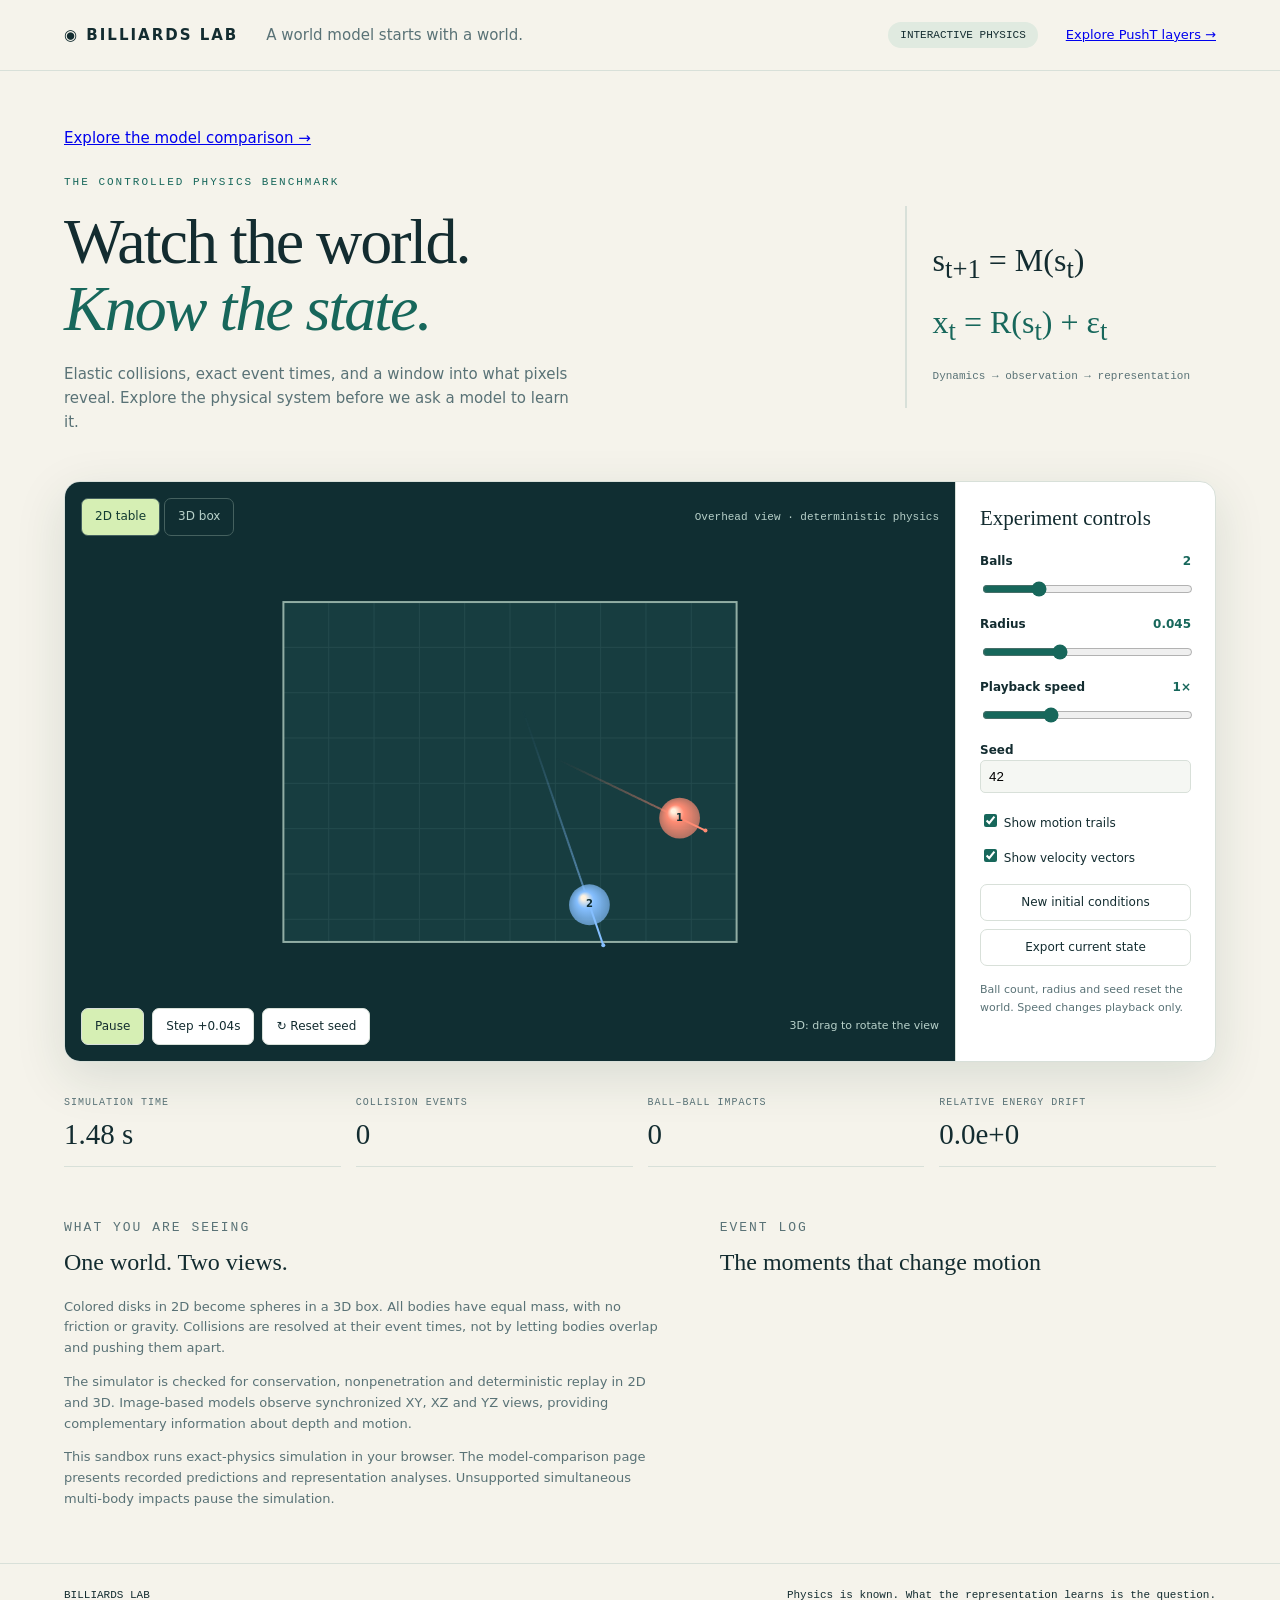
==== index.html @ 485cb8f9 "Add interactive PushT representation atlas with audited layer and mechanism results" ====
<!doctype html><html lang="en"><head><meta charset="utf-8"><meta name="viewport" content="width=device-width,initial-scale=1"><title>Billiards Lab — Physics in motion</title><link rel="stylesheet" href="style.css"></head><body>
<header><a class="brand" href="#">◉ BILLIARDS LAB</a><span class="tag">A world model starts with a world.</span><span class="badge">INTERACTIVE PHYSICS</span><a href="pusht.html" style="font-size:13px;margin-left:auto;white-space:nowrap">Explore PushT layers →</a></header>
<main><p><a href="research.html">Explore the model comparison →</a></p><div class="intro"><div><p class="eyebrow">THE CONTROLLED PHYSICS BENCHMARK</p><h1>Watch the world.<br><em>Know the state.</em></h1><p>Elastic collisions, exact event times, and a window into what pixels reveal. Explore the physical system before we ask a model to learn it.</p></div><div class="equation">s<sub>t+1</sub> = M(s<sub>t</sub>)<br><span>x<sub>t</sub> = R(s<sub>t</sub>) + ε<sub>t</sub></span><small>Dynamics → observation → representation</small></div></div>
<section class="lab"><div class="stage"><div class="toolbar"><div class="segments" role="group" aria-label="Dimension"><button id="two" class="active">2D table</button><button id="three">3D box</button></div><span id="mode">Overhead view · deterministic physics</span></div><canvas id="canvas" aria-label="Animated billiard simulation"></canvas><div class="transport"><button id="play">Pause</button><button id="step">Step +0.04s</button><button id="reset">↻ Reset seed</button><span id="hint">3D: drag to rotate the view</span></div><p id="error" role="alert"></p></div>
<aside><h2>Experiment controls</h2><label>Balls <output id="nval">2</output><input id="n" type="range" min="1" max="5" value="2"></label><label>Radius <output id="rval">0.045</output><input id="r" type="range" min="20" max="90" value="45"></label><label>Playback speed <output id="speedval">1×</output><input id="speed" type="range" min="1" max="30" value="10"></label><label>Seed<input id="seed" type="number" min="0" max="4294967295" value="42"></label><label class="check"><input id="trails" type="checkbox" checked> Show motion trails</label><label class="check"><input id="arrows" type="checkbox" checked> Show velocity vectors</label><button id="random">New initial conditions</button><button id="download">Export current state</button><p class="note">Ball count, radius and seed reset the world. Speed changes playback only.</p></aside></section>
<section class="stats"><div><span>SIMULATION TIME</span><strong id="time">0.00 s</strong></div><div><span>COLLISION EVENTS</span><strong id="count">0</strong></div><div><span>BALL–BALL IMPACTS</span><strong id="pairs">0</strong></div><div><span>RELATIVE ENERGY DRIFT</span><strong id="energy">0</strong></div></section>
<section class="lower"><article><p class="eyebrow">WHAT YOU ARE SEEING</p><h2>One world. Two views.</h2><p>Colored disks in 2D become spheres in a 3D box. All bodies have equal mass, with no friction or gravity. Collisions are resolved at their event times, not by letting bodies overlap and pushing them apart.</p><p>The simulator is checked for conservation, nonpenetration and deterministic replay in 2D and 3D. Image-based models observe synchronized XY, XZ and YZ views, providing complementary information about depth and motion.</p><p>This sandbox runs exact-physics simulation in your browser. The model-comparison page presents recorded predictions and representation analyses. Unsupported simultaneous multi-body impacts pause the simulation.</p></article><article><p class="eyebrow">EVENT LOG</p><h2>The moments that change motion</h2><ol id="events"><li>Waiting for the first collision…</li></ol></article></section></main><footer>BILLIARDS LAB <span>Physics is known. What the representation learns is the question.</span></footer><script type="module" src="app.mjs"></script></body></html>
---- style.css ----
:root{--ink:#132c30;--muted:#597276;--paper:#f5f3eb;--green:#17675b;--line:#d8e0d9}*{box-sizing:border-box}body{margin:0;background:var(--paper);color:var(--ink);font:15px/1.6 system-ui,sans-serif}header{display:flex;gap:28px;align-items:center;padding:22px 5vw;border-bottom:1px solid var(--line)}.brand{font-weight:800;letter-spacing:2px;color:var(--ink);text-decoration:none}.tag{color:var(--muted);flex:1}.badge{font:11px monospace;background:#e0eae0;padding:7px 12px;border-radius:20px}main{max-width:1300px;margin:auto;padding:40px 5vw}.intro{display:flex;justify-content:space-between;gap:60px;align-items:center;margin-bottom:32px}.intro>div:first-child{max-width:590px}.eyebrow{font:11px monospace;letter-spacing:2px;color:var(--green)}h1{font:clamp(40px,5vw,67px)/1.05 Georgia,serif;letter-spacing:-2px;margin:20px 0}h1 em{font-weight:normal;color:var(--green)}.intro p:not(.eyebrow){color:var(--muted);max-width:510px}.equation{font:32px Georgia,serif;line-height:1.8;padding:26px;border-left:2px solid var(--line)}.equation span{color:var(--green)}.equation small{display:block;font:11px monospace;margin-top:15px;color:var(--muted)}.lab{display:grid;grid-template-columns:1fr 260px;border:1px solid var(--line);border-radius:16px;overflow:hidden;background:white;box-shadow:0 15px 50px #183c3020}.stage{min-width:0;background:#102e32;color:#eff4e7}.toolbar{display:flex;align-items:center;justify-content:space-between;padding:16px;gap:12px}.toolbar>span{font:11px monospace;color:#b7d0c9}.segments{display:flex;gap:4px}.segments button{background:transparent;color:#b7d0c9;border-color:#45615f}.segments .active{background:#d6efb4;color:#133b32}button{font:inherit;font-size:12px;cursor:pointer;border:1px solid var(--line);border-radius:7px;padding:8px 13px;background:white;color:var(--ink)}button:hover{filter:brightness(.92)}button:focus-visible,input:focus-visible{outline:3px solid #edb84e;outline-offset:3px}canvas{width:100%;height:440px;display:block;touch-action:none}.transport{display:flex;gap:8px;align-items:center;padding:16px}.transport span{font-size:11px;color:#b7d0c9;margin-left:auto}.transport button:first-child{background:#d6efb4}aside{padding:24px;border-left:1px solid var(--line)}h2{font:24px/1.2 Georgia,serif;margin:0 0 20px}aside h2{font-size:21px}label{display:block;margin:18px 0;font-size:12px;font-weight:600}output{float:right;color:var(--green)}input[type=range]{width:100%;accent-color:var(--green);display:block;margin-top:10px}input[type=number]{display:block;width:100%;padding:8px;border:1px solid var(--line);border-radius:5px;background:#f5f7f3}label.check{font-weight:400;margin:12px 0}.check input{accent-color:var(--green)}aside button{width:100%;margin:4px 0}.note{font-size:11px;color:var(--muted)}.stats{display:grid;grid-template-columns:repeat(4,1fr);gap:15px;margin:20px 0 40px}.stats div{border-bottom:1px solid var(--line);padding:15px 0}.stats span{font:10px monospace;letter-spacing:1px;color:var(--muted);display:block}.stats strong{display:block;font:29px Georgia,serif;margin-top:10px}.lower{display:grid;grid-template-columns:1.2fr 1fr;gap:60px}.lower p{color:var(--muted);font-size:13px}ol{padding-left:20px;font:12px/2 monospace;color:var(--muted)}footer{border-top:1px solid var(--line);padding:25px 5vw;font:11px monospace;display:flex;justify-content:space-between}#error{color:#ffd0b0;margin:0 16px}@media(max-width:850px){.intro{gap:20px}.equation{display:none}.lab{grid-template-columns:1fr}aside{border-left:0;border-top:1px solid var(--line)}canvas{height:340px}.stats{grid-template-columns:repeat(2,1fr)}.lower{grid-template-columns:1fr;gap:25px}.tag{display:none}.toolbar>span{display:none}.transport{flex-wrap:wrap}.transport span{width:100%;margin:0}header{justify-content:space-between}.badge{font-size:9px}footer span{display:none}}

/* Saved screening diagnostics. */
#diagnostics{margin:32px 0 48px;padding:24px;border:1px solid var(--line);border-radius:16px;background:#eaf0e8}#diagnostics h2{margin-bottom:12px}#diagnostics h3{font:22px/1.3 Georgia,serif;margin:0 0 12px}#diagnostics h4{margin-bottom:10px}#diagnostics p{font-size:14px}.diag-grid{display:grid;grid-template-columns:repeat(2,minmax(0,1fr));gap:20px}.diag-card{background:#fffdf8;padding:22px;border-radius:12px;min-width:0}.diag-card svg{display:block;width:100%;max-width:360px;margin:auto;font:13px system-ui}.diag-card img{width:100%;image-rendering:pixelated;border:1px solid var(--line)}.diag-bar-label{display:flex;justify-content:space-between;gap:12px;font-size:12px;margin-top:10px}.diag-bar-label strong{white-space:nowrap}.diag-track,.diag-valid-track{height:10px;background:#e4e8e2;border-radius:3px;overflow:hidden;margin:5px 0 12px}.diag-track span,.diag-valid-track span{display:block;height:100%}.diag-track .predicted{background:#b44e33}.diag-track .true_future_probe{background:#427e91}.diag-valid-track{background:#b44e33}.diag-valid-track span{background:#397764}.diag-error-group{padding:10px;border:1px solid transparent;border-radius:7px}.diag-error-group.selected{border-color:#789189;background:#eef3ed}.diag-takeaway{border-left:4px solid var(--green);padding:12px 18px;background:white}#diagnostics code{overflow-wrap:anywhere}#diag-trajectory-note{overflow-wrap:anywhere}#diagnostics .note{font-size:12px}@media(max-width:800px){.diag-grid{grid-template-columns:1fr}#diagnostics{padding:16px}.diag-card{padding:16px}}

/* Navigation between the two research views. */
header{flex-wrap:wrap}
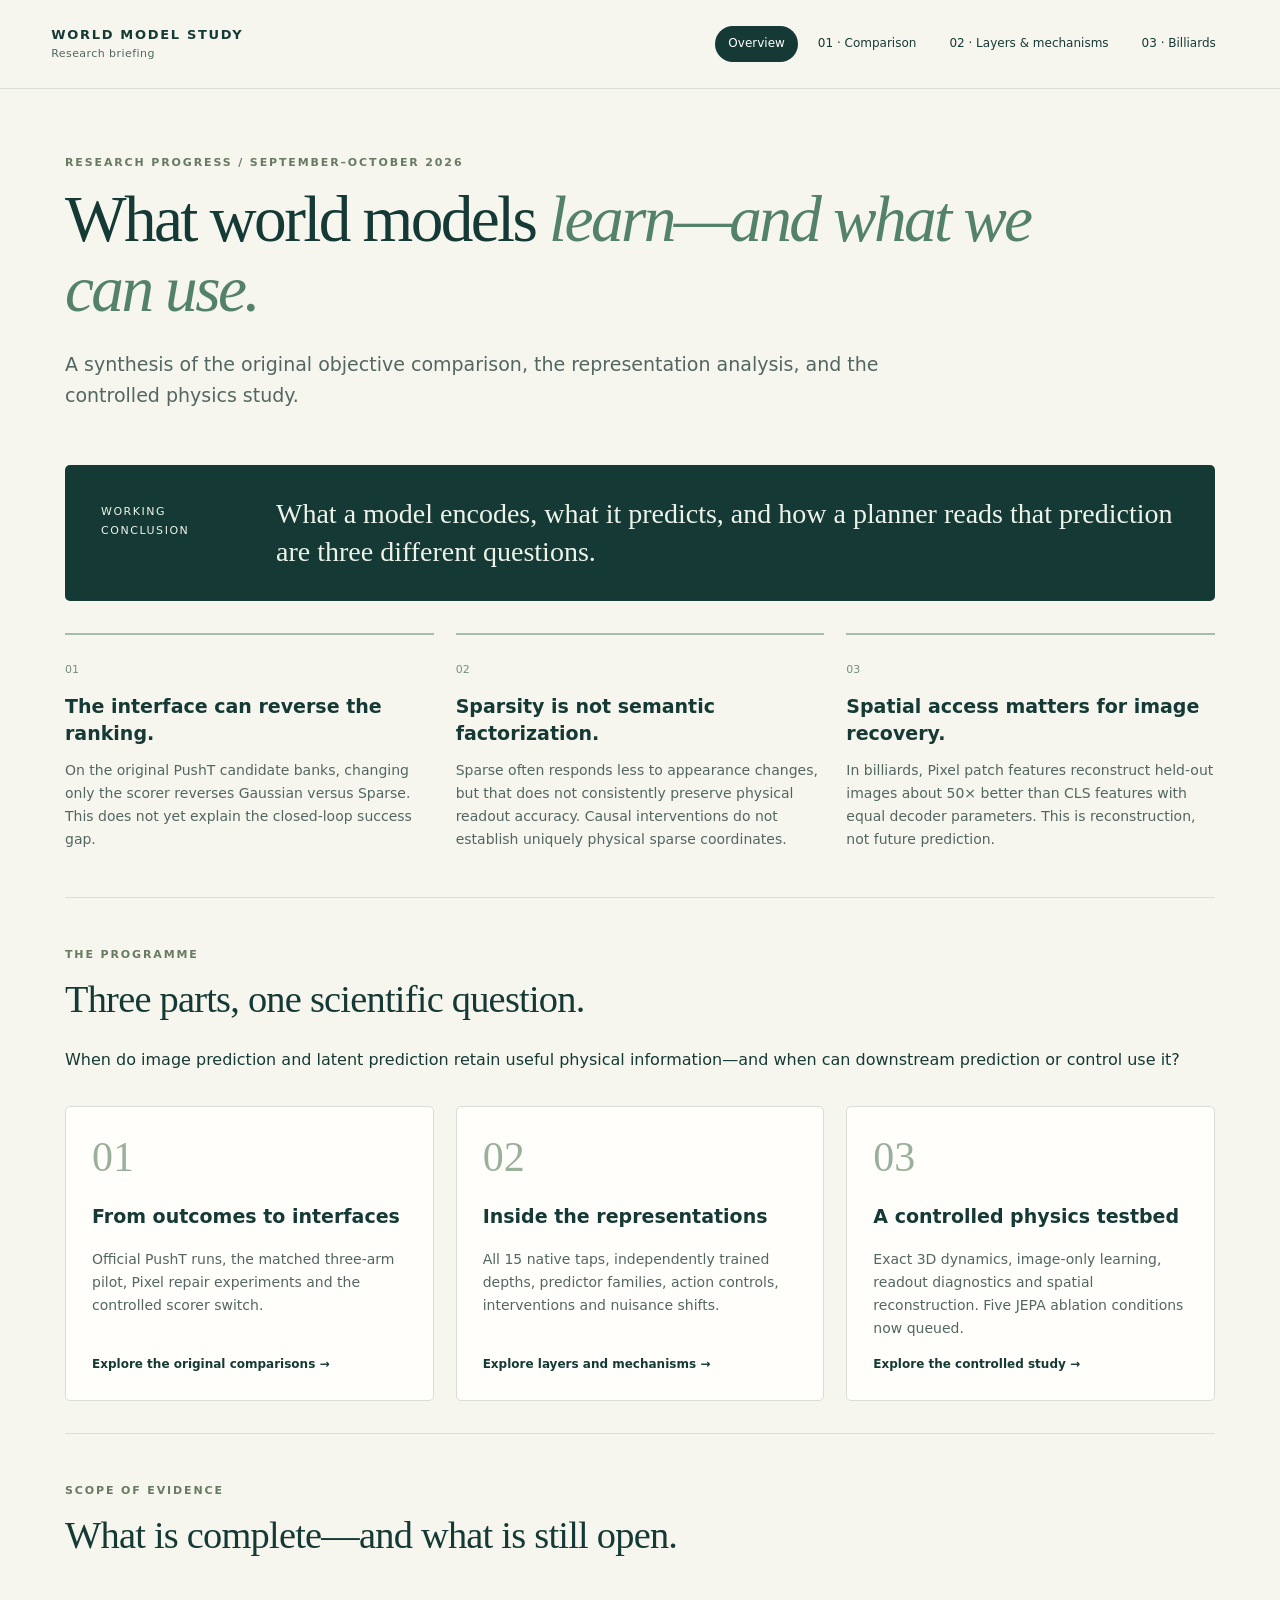
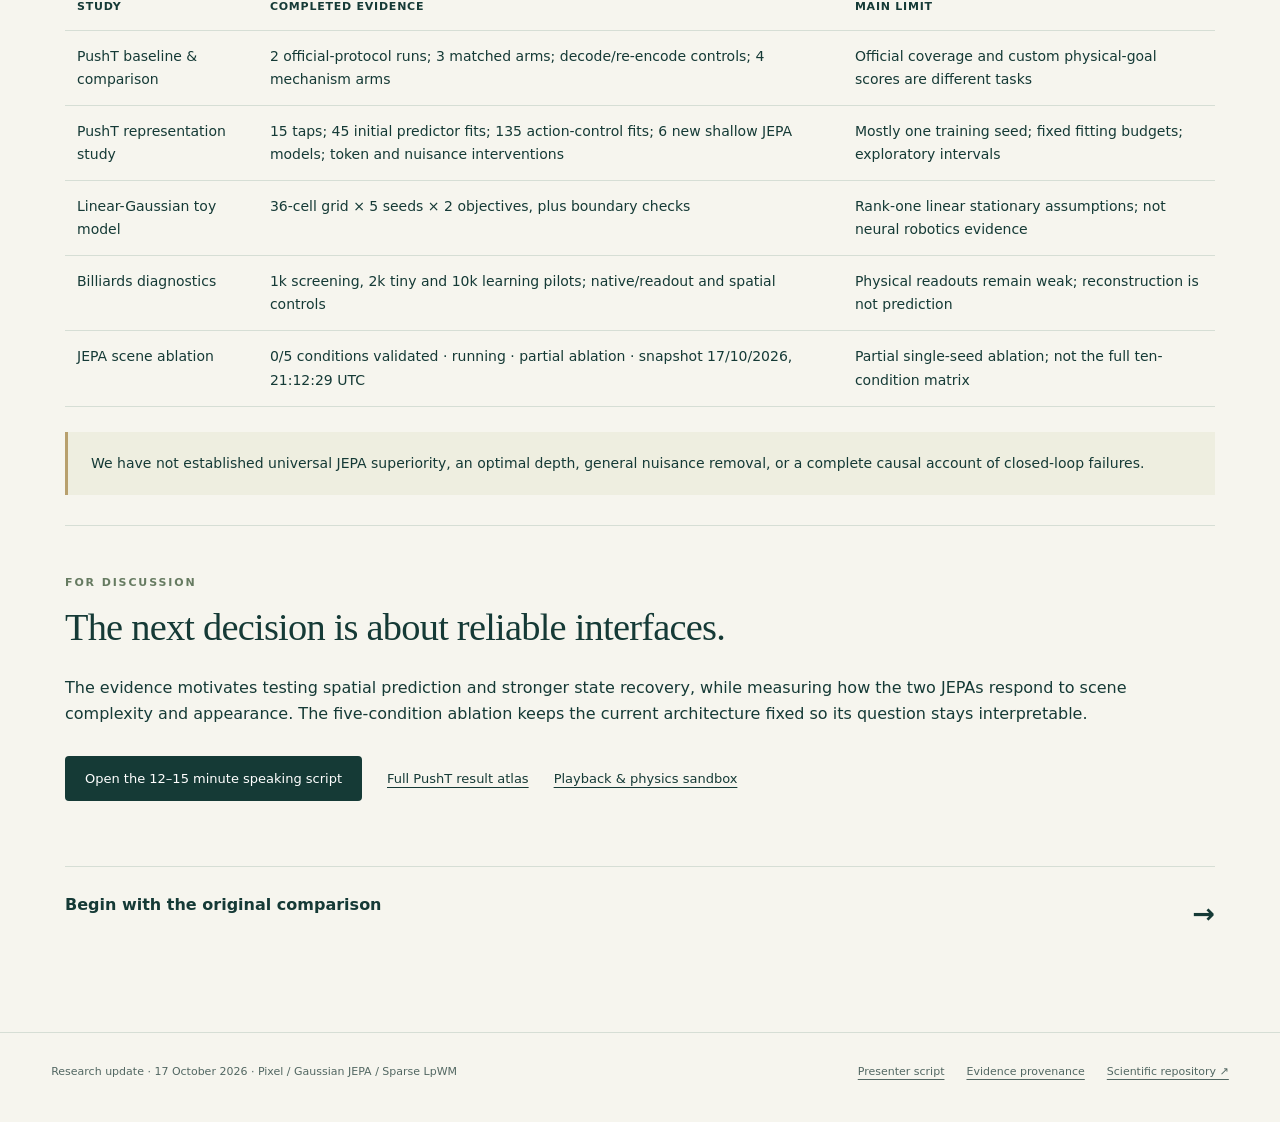
==== commit 0a17ccd6: "Publish four-part research briefing with evidence and Gordon script" ====
--- a/index.html
+++ b/index.html
@@ -1,7 +1 @@
-<!doctype html><html lang="en"><head><meta charset="utf-8"><meta name="viewport" content="width=device-width,initial-scale=1"><title>Billiards Lab — Physics in motion</title><link rel="stylesheet" href="style.css"></head><body>
-<header><a class="brand" href="#">◉ BILLIARDS LAB</a><span class="tag">A world model starts with a world.</span><span class="badge">INTERACTIVE PHYSICS</span><a href="pusht.html" style="font-size:13px;margin-left:auto;white-space:nowrap">Explore PushT layers →</a></header>
-<main><p><a href="research.html">Explore the model comparison →</a></p><div class="intro"><div><p class="eyebrow">THE CONTROLLED PHYSICS BENCHMARK</p><h1>Watch the world.<br><em>Know the state.</em></h1><p>Elastic collisions, exact event times, and a window into what pixels reveal. Explore the physical system before we ask a model to learn it.</p></div><div class="equation">s<sub>t+1</sub> = M(s<sub>t</sub>)<br><span>x<sub>t</sub> = R(s<sub>t</sub>) + ε<sub>t</sub></span><small>Dynamics → observation → representation</small></div></div>
-<section class="lab"><div class="stage"><div class="toolbar"><div class="segments" role="group" aria-label="Dimension"><button id="two" class="active">2D table</button><button id="three">3D box</button></div><span id="mode">Overhead view · deterministic physics</span></div><canvas id="canvas" aria-label="Animated billiard simulation"></canvas><div class="transport"><button id="play">Pause</button><button id="step">Step +0.04s</button><button id="reset">↻ Reset seed</button><span id="hint">3D: drag to rotate the view</span></div><p id="error" role="alert"></p></div>
-<aside><h2>Experiment controls</h2><label>Balls <output id="nval">2</output><input id="n" type="range" min="1" max="5" value="2"></label><label>Radius <output id="rval">0.045</output><input id="r" type="range" min="20" max="90" value="45"></label><label>Playback speed <output id="speedval">1×</output><input id="speed" type="range" min="1" max="30" value="10"></label><label>Seed<input id="seed" type="number" min="0" max="4294967295" value="42"></label><label class="check"><input id="trails" type="checkbox" checked> Show motion trails</label><label class="check"><input id="arrows" type="checkbox" checked> Show velocity vectors</label><button id="random">New initial conditions</button><button id="download">Export current state</button><p class="note">Ball count, radius and seed reset the world. Speed changes playback only.</p></aside></section>
-<section class="stats"><div><span>SIMULATION TIME</span><strong id="time">0.00 s</strong></div><div><span>COLLISION EVENTS</span><strong id="count">0</strong></div><div><span>BALL–BALL IMPACTS</span><strong id="pairs">0</strong></div><div><span>RELATIVE ENERGY DRIFT</span><strong id="energy">0</strong></div></section>
-<section class="lower"><article><p class="eyebrow">WHAT YOU ARE SEEING</p><h2>One world. Two views.</h2><p>Colored disks in 2D become spheres in a 3D box. All bodies have equal mass, with no friction or gravity. Collisions are resolved at their event times, not by letting bodies overlap and pushing them apart.</p><p>The simulator is checked for conservation, nonpenetration and deterministic replay in 2D and 3D. Image-based models observe synchronized XY, XZ and YZ views, providing complementary information about depth and motion.</p><p>This sandbox runs exact-physics simulation in your browser. The model-comparison page presents recorded predictions and representation analyses. Unsupported simultaneous multi-body impacts pause the simulation.</p></article><article><p class="eyebrow">EVENT LOG</p><h2>The moments that change motion</h2><ol id="events"><li>Waiting for the first collision…</li></ol></article></section></main><footer>BILLIARDS LAB <span>Physics is known. What the representation learns is the question.</span></footer><script type="module" src="app.mjs"></script></body></html>
+<!doctype html><html lang="en"><head><meta charset="utf-8"><meta name="viewport" content="width=device-width,initial-scale=1"><title>What world models learn—and what we can use. · World Models</title><link rel="stylesheet" href="review.css"></head><body data-page="index"><a class="skip" href="#main">Skip to content</a><header><a class="wordmark" href="index.html">WORLD MODEL STUDY<span>Research briefing</span></a><nav aria-label="Research chapters"><a data-page="index" href="index.html">Overview</a><a data-page="comparison" href="comparison.html">01 · Comparison</a><a data-page="layers" href="layers.html">02 · Layers & mechanisms</a><a data-page="billiards" href="billiards.html">03 · Billiards</a></nav></header><main id="main"><div class="hero"><p class="eyebrow">Research progress / September–October 2026</p><h1>What world models <em>learn—and what we can use.</em></h1><p class="lead">A synthesis of the original objective comparison, the representation analysis, and the controlled physics study.</p></div><div class="thesis"><span>Working conclusion</span><p>What a model encodes, what it predicts, and how a planner reads that prediction are three different questions.</p></div><div class="findings"><article class="finding"><span>01</span><h3>The interface can reverse the ranking.</h3><p>On the original PushT candidate banks, changing only the scorer reverses Gaussian versus Sparse. This does not yet explain the closed-loop success gap.</p></article><article class="finding"><span>02</span><h3>Sparsity is not semantic factorization.</h3><p>Sparse often responds less to appearance changes, but that does not consistently preserve physical readout accuracy. Causal interventions do not establish uniquely physical sparse coordinates.</p></article><article class="finding"><span>03</span><h3>Spatial access matters for image recovery.</h3><p>In billiards, Pixel patch features reconstruct held-out images about 50× better than CLS features with equal decoder parameters. This is reconstruction, not future prediction.</p></article></div><section class="chapter-section"><p class="eyebrow">The programme</p><h2>Three parts, one scientific question.</h2><p>When do image prediction and latent prediction retain useful physical information—and when can downstream prediction or control use it?</p><div class="chapter-grid"><a class="chapter-card" href="comparison.html"><b>01</b><h3>From outcomes to interfaces</h3><p>Official PushT runs, the matched three-arm pilot, Pixel repair experiments and the controlled scorer switch.</p><span>Explore the original comparisons →</span></a><a class="chapter-card" href="layers.html"><b>02</b><h3>Inside the representations</h3><p>All 15 native taps, independently trained depths, predictor families, action controls, interventions and nuisance shifts.</p><span>Explore layers and mechanisms →</span></a><a class="chapter-card" href="billiards.html"><b>03</b><h3>A controlled physics testbed</h3><p>Exact 3D dynamics, image-only learning, readout diagnostics and spatial reconstruction. Five JEPA ablation conditions now queued.</p><span>Explore the controlled study →</span></a></div></section><section class="chapter-section"><p class="eyebrow">Scope of evidence</p><h2>What is complete—and what is still open.</h2><div class="table-wrap"><table><thead><tr><th>Study</th><th>Completed evidence</th><th>Main limit</th></tr></thead><tbody><tr><td>PushT baseline & comparison</td><td>2 official-protocol runs; 3 matched arms; decode/re-encode controls; 4 mechanism arms</td><td>Official coverage and custom physical-goal scores are different tasks</td></tr><tr><td>PushT representation study</td><td>15 taps; 45 initial predictor fits; 135 action-control fits; 6 new shallow JEPA models; token and nuisance interventions</td><td>Mostly one training seed; fixed fitting budgets; exploratory intervals</td></tr><tr><td>Linear-Gaussian toy model</td><td>36-cell grid × 5 seeds × 2 objectives, plus boundary checks</td><td>Rank-one linear stationary assumptions; not neural robotics evidence</td></tr><tr><td>Billiards diagnostics</td><td>1k screening, 2k tiny and 10k learning pilots; native/readout and spatial controls</td><td>Physical readouts remain weak; reconstruction is not prediction</td></tr><tr><td>JEPA scene ablation</td><td id="cover-run">Five conditions × two objectives × 10k updates; results pending</td><td>Partial single-seed ablation; not the full ten-condition matrix</td></tr></tbody></table></div><p class="boundary">We have not established universal JEPA superiority, an optimal depth, general nuisance removal, or a complete causal account of closed-loop failures.</p></section><section class="chapter-section"><p class="eyebrow">For discussion</p><h2>The next decision is about reliable interfaces.</h2><p>The evidence motivates testing spatial prediction and stronger state recovery, while measuring how the two JEPAs respond to scene complexity and appearance. The five-condition ablation keeps the current architecture fixed so its question stays interpretable.</p><div class="actions"><a class="button" href="speaker-notes.html">Open the 12–15 minute speaking script</a><a href="pusht.html">Full PushT result atlas</a><a href="research.html">Playback & physics sandbox</a></div></section><a class="next" href="comparison.html">Begin with the original comparison <span>→</span></a></main><footer><p>Research update · 17 October 2026 · Pixel / Gaussian JEPA / Sparse LpWM</p><a href="speaker-notes.html">Presenter script</a><a href="review-data/provenance.json">Evidence provenance</a><a href="https://github.com/henry550xz/jepa-worldmodel-comparison">Scientific repository ↗</a></footer><script type="module" src="review.mjs"></script></body></html>
--- a/review.css
+++ b/review.css
@@ -0,0 +1,2 @@
+:root{--paper:#f6f5ee;--ink:#153a36;--muted:#526762;--line:#d6ded5;--pixel:#bd674c;--gaussian:#347f9e;--sparse:#579b75;--card:#fffefa}*{box-sizing:border-box}body{margin:0;background:var(--paper);color:var(--ink);font:16px/1.65 system-ui,-apple-system,BlinkMacSystemFont,"Segoe UI",sans-serif}a{color:inherit;text-underline-offset:4px}header{display:flex;gap:25px;align-items:center;justify-content:space-between;padding:24px max(4vw,20px);border-bottom:1px solid var(--line)}.wordmark{font-size:13px;letter-spacing:.13em;font-weight:800;text-decoration:none}.wordmark span{display:block;font-weight:400;font-size:11px;letter-spacing:.04em;color:var(--muted)}nav{display:flex;gap:7px;flex-wrap:wrap}nav a{font-size:12px;text-decoration:none;border-radius:30px;padding:8px 13px}nav a[aria-current=page]{background:var(--ink);color:white}main{max-width:1220px;margin:auto;padding:0 35px 70px}.hero{padding:65px 0 35px;max-width:1040px}.eyebrow{font-size:11px;font-weight:750;letter-spacing:.17em;text-transform:uppercase;color:#667b61;margin-bottom:12px}h1,h2,h3,p{margin-top:0}h1{font:500 clamp(37px,5.1vw,69px)/1.08 Georgia,serif;letter-spacing:-.04em;margin-bottom:24px}h1 em{font-weight:400;color:#54816a}h2{font:500 clamp(28px,3vw,39px)/1.2 Georgia,serif;letter-spacing:-.02em;margin-bottom:25px}h3{font-size:19px;line-height:1.4}.lead{font-size:19px;color:var(--muted);max-width:820px}.thesis{background:var(--ink);color:#edf3e8;padding:30px 36px;border-radius:5px;display:grid;grid-template-columns:155px 1fr;gap:20px}.thesis span{font-size:11px;text-transform:uppercase;letter-spacing:.14em;padding-top:8px}.thesis p{font:28px/1.35 Georgia,serif;margin:0}.findings,.chapter-grid{display:grid;grid-template-columns:repeat(3,1fr);gap:22px;margin:32px 0}.finding{border-top:2px solid #a7bdab;padding-top:20px}.finding>span{font-size:11px;color:#73927c}.finding h3{margin:12px 0}.finding p{font-size:14px;color:var(--muted)}.chapter-section{padding-top:48px;margin-top:30px;border-top:1px solid var(--line)}.chapter-card{display:flex;flex-direction:column;text-decoration:none;padding:26px;border:1px solid var(--line);background:var(--card);border-radius:5px;transition:transform .15s}.chapter-card:hover{transform:translateY(-4px);border-color:#85a68c}.chapter-card b{font:42px Georgia,serif;color:#9ab09b;margin-bottom:22px}.chapter-card p{font-size:14px;color:var(--muted)}.chapter-card span{font-size:12px;font-weight:650;margin-top:auto}.split{display:grid;grid-template-columns:1fr 1fr;gap:35px}.split>div{min-width:0}.chart-card{margin:30px 0;padding:25px;background:var(--card);border:1px solid var(--line);border-radius:6px}.chart-heading{display:flex;gap:20px;justify-content:space-between;align-items:flex-start;flex-wrap:wrap}.chart-heading h3{margin-bottom:15px;max-width:650px}.chart{width:100%;overflow:auto}.chart svg{display:block;width:100%;min-width:480px;height:auto}.chart svg text{font-family:system-ui,sans-serif;fill:#36544c}.chart svg .grid{stroke:#e2e7df;stroke-width:1}.caption,figcaption{font-size:12px;color:var(--muted);margin:12px 0 0}.source{font-size:11px;color:var(--muted);margin:8px 0 0}label{font-size:12px;font-weight:600}select{font:inherit;background:#f1f5ee;border:1px solid #bacbbd;border-radius:5px;padding:8px;max-width:100%;margin-left:7px;color:var(--ink)}.boundary{padding:20px 23px;background:#eeeee0;border-left:3px solid #b8a06d;font-size:14px;margin:25px 0}.table-wrap{overflow:auto}table{width:100%;border-collapse:collapse;font-size:14px}th,td{padding:14px 12px;border-bottom:1px solid var(--line);text-align:left;vertical-align:top}th{font-size:11px;text-transform:uppercase;letter-spacing:.07em}.stat{padding:20px 0}.stat strong{display:block;font:65px/1.1 Georgia,serif;letter-spacing:-.04em;color:#53826b}.stat span{display:block;font-size:13px;color:var(--muted);max-width:280px;margin-top:15px}.actions{display:flex;gap:25px;flex-wrap:wrap;align-items:center;margin:28px 0;font-size:13px}.button{background:var(--ink);color:white;padding:12px 20px;border-radius:4px;text-decoration:none}figure{margin:25px 0}figure img{max-width:100%;height:auto;background:white;border:1px solid var(--line)}details{margin:25px 0;border:1px solid var(--line);padding:18px;background:#fafbf5}summary{cursor:pointer;font-weight:650}details p{margin:16px 0 0}.run-status{padding:22px;border:1px solid #b6cbb8;background:#edf4e8;margin:25px 0;font-size:14px}.run-status strong{display:block;font-size:18px}.next{margin-top:65px;padding:25px 0;border-top:1px solid var(--line);display:flex;justify-content:space-between;text-decoration:none;font-weight:650}.next span{font-size:27px}footer{padding:30px max(4vw,20px);border-top:1px solid var(--line);display:flex;flex-wrap:wrap;gap:22px;font-size:11px;color:var(--muted)}footer p{margin-right:auto}.skip{position:absolute;left:-1000px}.skip:focus{left:10px;top:10px;background:white;padding:10px;z-index:5}:focus-visible{outline:3px solid #d79d51;outline-offset:4px}.script{max-width:850px}.script blockquote{font:20px/1.7 Georgia,serif;margin:22px 0;padding:18px 28px;border-left:3px solid #8faf99;background:#fffefa}.script .cue{font:13px system-ui;color:#596f61}.badge{display:inline-block;padding:3px 9px;background:#e5ebdf;border-radius:12px;font-size:11px;margin:3px}.source-list li{margin:14px 0}.empty{color:var(--muted);font-style:italic}.figure-select{display:block}.figure-select select{display:block;margin:10px 0}code{font-size:12px;overflow-wrap:anywhere}@media(max-width:760px){header{align-items:flex-start;flex-direction:column;gap:15px}main{padding:0 19px 40px}.hero{padding-top:38px}.findings,.chapter-grid,.split{grid-template-columns:1fr}.thesis{grid-template-columns:1fr;padding:23px;gap:10px}.thesis p{font-size:25px}.chart-card{padding:15px}.chart-heading{gap:6px}.chapter-section{padding-top:35px;margin-top:25px}nav{gap:2px}nav a{padding:7px 9px;font-size:11px}.lead{font-size:17px}footer{gap:15px}h1 br{display:none}}@media print{header nav,.actions,.next,footer,.skip{display:none}body{background:white}main{max-width:none;padding:0}.hero{padding:20px 0}.chapter-section{break-inside:avoid}.chart-card{break-inside:avoid}.chart svg{min-width:0}.script{max-width:none}a{text-decoration:none}.script blockquote{font-size:16px}details{display:block}}
+.source-list{padding-left:22px}.source-list li,.source-list p,.source-list code{overflow-wrap:anywhere;word-break:normal}main,section,article{min-width:0}
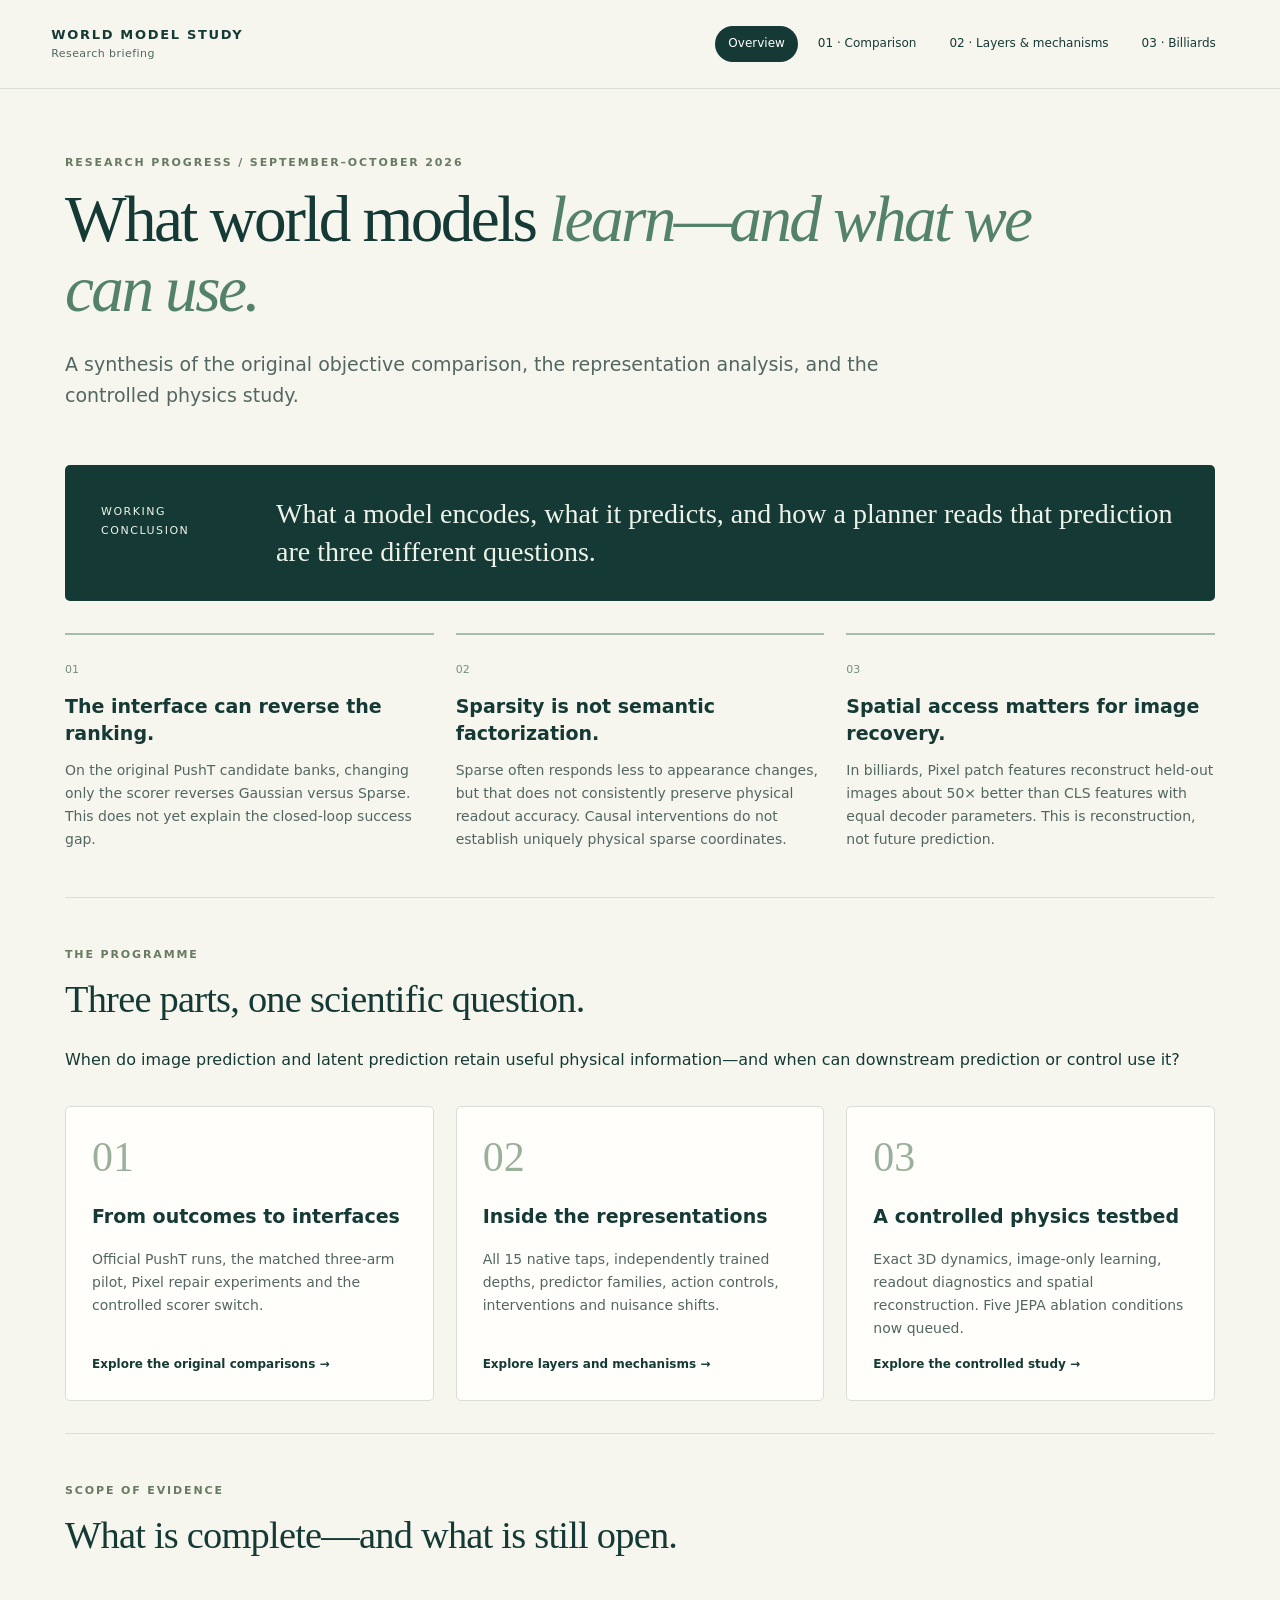
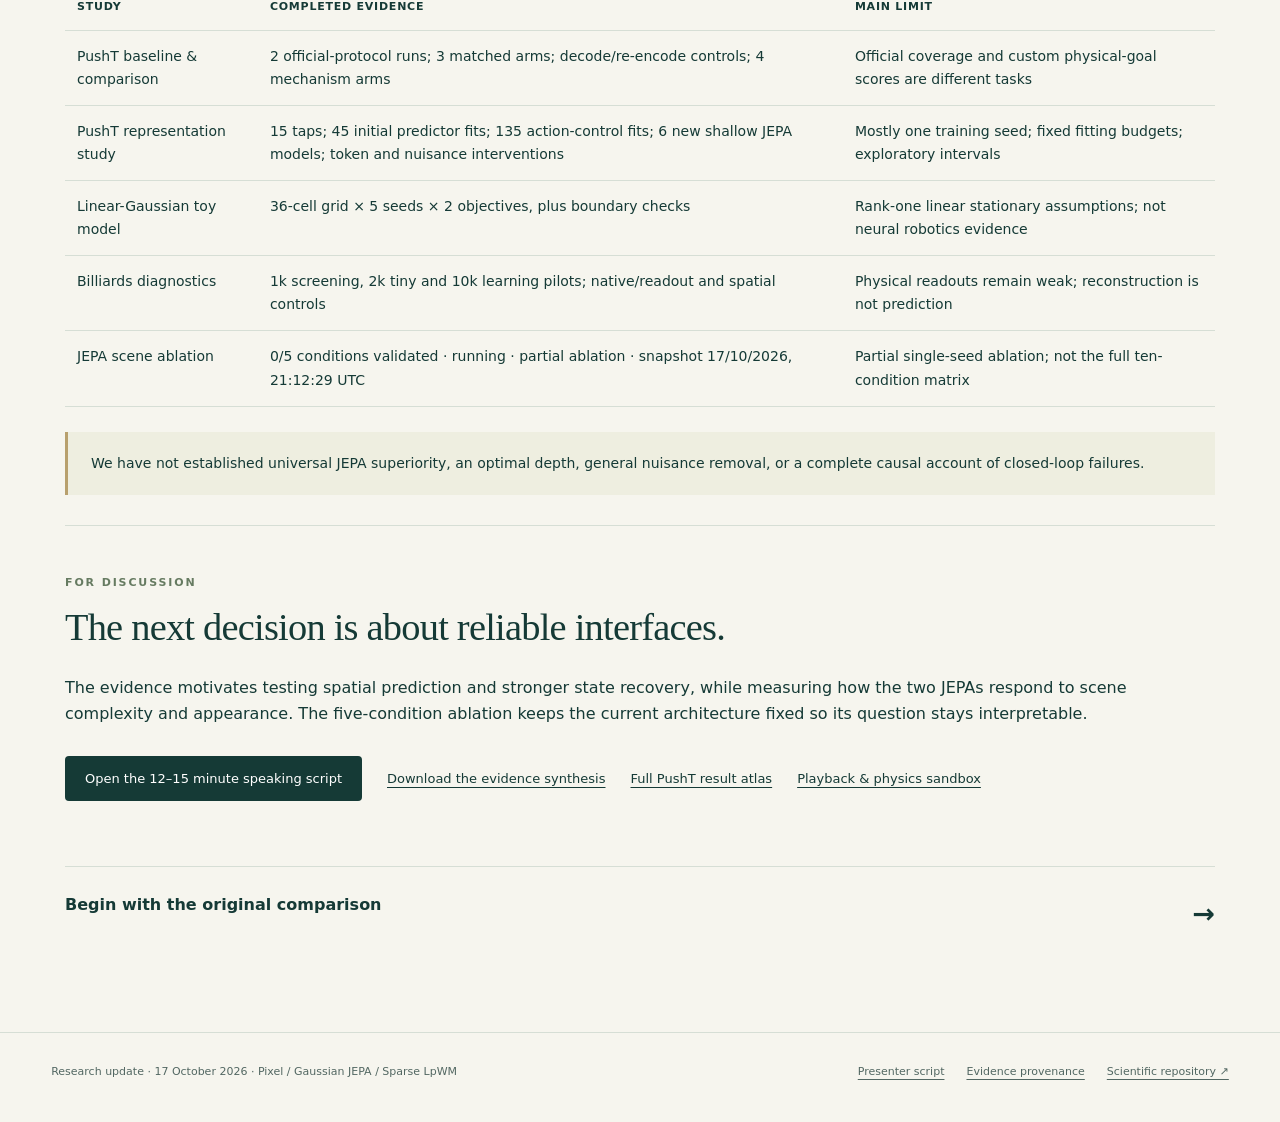
==== commit 61d48ad4: "Add validated ablation chart controls and downloadable synthesis" ====
--- a/index.html
+++ b/index.html
@@ -1 +1 @@
-<!doctype html><html lang="en"><head><meta charset="utf-8"><meta name="viewport" content="width=device-width,initial-scale=1"><title>What world models learn—and what we can use. · World Models</title><link rel="stylesheet" href="review.css"></head><body data-page="index"><a class="skip" href="#main">Skip to content</a><header><a class="wordmark" href="index.html">WORLD MODEL STUDY<span>Research briefing</span></a><nav aria-label="Research chapters"><a data-page="index" href="index.html">Overview</a><a data-page="comparison" href="comparison.html">01 · Comparison</a><a data-page="layers" href="layers.html">02 · Layers & mechanisms</a><a data-page="billiards" href="billiards.html">03 · Billiards</a></nav></header><main id="main"><div class="hero"><p class="eyebrow">Research progress / September–October 2026</p><h1>What world models <em>learn—and what we can use.</em></h1><p class="lead">A synthesis of the original objective comparison, the representation analysis, and the controlled physics study.</p></div><div class="thesis"><span>Working conclusion</span><p>What a model encodes, what it predicts, and how a planner reads that prediction are three different questions.</p></div><div class="findings"><article class="finding"><span>01</span><h3>The interface can reverse the ranking.</h3><p>On the original PushT candidate banks, changing only the scorer reverses Gaussian versus Sparse. This does not yet explain the closed-loop success gap.</p></article><article class="finding"><span>02</span><h3>Sparsity is not semantic factorization.</h3><p>Sparse often responds less to appearance changes, but that does not consistently preserve physical readout accuracy. Causal interventions do not establish uniquely physical sparse coordinates.</p></article><article class="finding"><span>03</span><h3>Spatial access matters for image recovery.</h3><p>In billiards, Pixel patch features reconstruct held-out images about 50× better than CLS features with equal decoder parameters. This is reconstruction, not future prediction.</p></article></div><section class="chapter-section"><p class="eyebrow">The programme</p><h2>Three parts, one scientific question.</h2><p>When do image prediction and latent prediction retain useful physical information—and when can downstream prediction or control use it?</p><div class="chapter-grid"><a class="chapter-card" href="comparison.html"><b>01</b><h3>From outcomes to interfaces</h3><p>Official PushT runs, the matched three-arm pilot, Pixel repair experiments and the controlled scorer switch.</p><span>Explore the original comparisons →</span></a><a class="chapter-card" href="layers.html"><b>02</b><h3>Inside the representations</h3><p>All 15 native taps, independently trained depths, predictor families, action controls, interventions and nuisance shifts.</p><span>Explore layers and mechanisms →</span></a><a class="chapter-card" href="billiards.html"><b>03</b><h3>A controlled physics testbed</h3><p>Exact 3D dynamics, image-only learning, readout diagnostics and spatial reconstruction. Five JEPA ablation conditions now queued.</p><span>Explore the controlled study →</span></a></div></section><section class="chapter-section"><p class="eyebrow">Scope of evidence</p><h2>What is complete—and what is still open.</h2><div class="table-wrap"><table><thead><tr><th>Study</th><th>Completed evidence</th><th>Main limit</th></tr></thead><tbody><tr><td>PushT baseline & comparison</td><td>2 official-protocol runs; 3 matched arms; decode/re-encode controls; 4 mechanism arms</td><td>Official coverage and custom physical-goal scores are different tasks</td></tr><tr><td>PushT representation study</td><td>15 taps; 45 initial predictor fits; 135 action-control fits; 6 new shallow JEPA models; token and nuisance interventions</td><td>Mostly one training seed; fixed fitting budgets; exploratory intervals</td></tr><tr><td>Linear-Gaussian toy model</td><td>36-cell grid × 5 seeds × 2 objectives, plus boundary checks</td><td>Rank-one linear stationary assumptions; not neural robotics evidence</td></tr><tr><td>Billiards diagnostics</td><td>1k screening, 2k tiny and 10k learning pilots; native/readout and spatial controls</td><td>Physical readouts remain weak; reconstruction is not prediction</td></tr><tr><td>JEPA scene ablation</td><td id="cover-run">Five conditions × two objectives × 10k updates; results pending</td><td>Partial single-seed ablation; not the full ten-condition matrix</td></tr></tbody></table></div><p class="boundary">We have not established universal JEPA superiority, an optimal depth, general nuisance removal, or a complete causal account of closed-loop failures.</p></section><section class="chapter-section"><p class="eyebrow">For discussion</p><h2>The next decision is about reliable interfaces.</h2><p>The evidence motivates testing spatial prediction and stronger state recovery, while measuring how the two JEPAs respond to scene complexity and appearance. The five-condition ablation keeps the current architecture fixed so its question stays interpretable.</p><div class="actions"><a class="button" href="speaker-notes.html">Open the 12–15 minute speaking script</a><a href="pusht.html">Full PushT result atlas</a><a href="research.html">Playback & physics sandbox</a></div></section><a class="next" href="comparison.html">Begin with the original comparison <span>→</span></a></main><footer><p>Research update · 17 October 2026 · Pixel / Gaussian JEPA / Sparse LpWM</p><a href="speaker-notes.html">Presenter script</a><a href="review-data/provenance.json">Evidence provenance</a><a href="https://github.com/henry550xz/jepa-worldmodel-comparison">Scientific repository ↗</a></footer><script type="module" src="review.mjs"></script></body></html>+<!doctype html><html lang="en"><head><meta charset="utf-8"><meta name="viewport" content="width=device-width,initial-scale=1"><title>What world models learn—and what we can use. · World Models</title><link rel="stylesheet" href="review.css"></head><body data-page="index"><a class="skip" href="#main">Skip to content</a><header><a class="wordmark" href="index.html">WORLD MODEL STUDY<span>Research briefing</span></a><nav aria-label="Research chapters"><a data-page="index" href="index.html">Overview</a><a data-page="comparison" href="comparison.html">01 · Comparison</a><a data-page="layers" href="layers.html">02 · Layers & mechanisms</a><a data-page="billiards" href="billiards.html">03 · Billiards</a></nav></header><main id="main"><div class="hero"><p class="eyebrow">Research progress / September–October 2026</p><h1>What world models <em>learn—and what we can use.</em></h1><p class="lead">A synthesis of the original objective comparison, the representation analysis, and the controlled physics study.</p></div><div class="thesis"><span>Working conclusion</span><p>What a model encodes, what it predicts, and how a planner reads that prediction are three different questions.</p></div><div class="findings"><article class="finding"><span>01</span><h3>The interface can reverse the ranking.</h3><p>On the original PushT candidate banks, changing only the scorer reverses Gaussian versus Sparse. This does not yet explain the closed-loop success gap.</p></article><article class="finding"><span>02</span><h3>Sparsity is not semantic factorization.</h3><p>Sparse often responds less to appearance changes, but that does not consistently preserve physical readout accuracy. Causal interventions do not establish uniquely physical sparse coordinates.</p></article><article class="finding"><span>03</span><h3>Spatial access matters for image recovery.</h3><p>In billiards, Pixel patch features reconstruct held-out images about 50× better than CLS features with equal decoder parameters. This is reconstruction, not future prediction.</p></article></div><section class="chapter-section"><p class="eyebrow">The programme</p><h2>Three parts, one scientific question.</h2><p>When do image prediction and latent prediction retain useful physical information—and when can downstream prediction or control use it?</p><div class="chapter-grid"><a class="chapter-card" href="comparison.html"><b>01</b><h3>From outcomes to interfaces</h3><p>Official PushT runs, the matched three-arm pilot, Pixel repair experiments and the controlled scorer switch.</p><span>Explore the original comparisons →</span></a><a class="chapter-card" href="layers.html"><b>02</b><h3>Inside the representations</h3><p>All 15 native taps, independently trained depths, predictor families, action controls, interventions and nuisance shifts.</p><span>Explore layers and mechanisms →</span></a><a class="chapter-card" href="billiards.html"><b>03</b><h3>A controlled physics testbed</h3><p>Exact 3D dynamics, image-only learning, readout diagnostics and spatial reconstruction. Five JEPA ablation conditions now queued.</p><span>Explore the controlled study →</span></a></div></section><section class="chapter-section"><p class="eyebrow">Scope of evidence</p><h2>What is complete—and what is still open.</h2><div class="table-wrap"><table><thead><tr><th>Study</th><th>Completed evidence</th><th>Main limit</th></tr></thead><tbody><tr><td>PushT baseline & comparison</td><td>2 official-protocol runs; 3 matched arms; decode/re-encode controls; 4 mechanism arms</td><td>Official coverage and custom physical-goal scores are different tasks</td></tr><tr><td>PushT representation study</td><td>15 taps; 45 initial predictor fits; 135 action-control fits; 6 new shallow JEPA models; token and nuisance interventions</td><td>Mostly one training seed; fixed fitting budgets; exploratory intervals</td></tr><tr><td>Linear-Gaussian toy model</td><td>36-cell grid × 5 seeds × 2 objectives, plus boundary checks</td><td>Rank-one linear stationary assumptions; not neural robotics evidence</td></tr><tr><td>Billiards diagnostics</td><td>1k screening, 2k tiny and 10k learning pilots; native/readout and spatial controls</td><td>Physical readouts remain weak; reconstruction is not prediction</td></tr><tr><td>JEPA scene ablation</td><td id="cover-run">Five conditions × two objectives × 10k updates; results pending</td><td>Partial single-seed ablation; not the full ten-condition matrix</td></tr></tbody></table></div><p class="boundary">We have not established universal JEPA superiority, an optimal depth, general nuisance removal, or a complete causal account of closed-loop failures.</p></section><section class="chapter-section"><p class="eyebrow">For discussion</p><h2>The next decision is about reliable interfaces.</h2><p>The evidence motivates testing spatial prediction and stronger state recovery, while measuring how the two JEPAs respond to scene complexity and appearance. The five-condition ablation keeps the current architecture fixed so its question stays interpretable.</p><div class="actions"><a class="button" href="speaker-notes.html">Open the 12–15 minute speaking script</a><a href="review-data/research-synthesis.md" download>Download the evidence synthesis</a><a href="pusht.html">Full PushT result atlas</a><a href="research.html">Playback & physics sandbox</a></div></section><a class="next" href="comparison.html">Begin with the original comparison <span>→</span></a></main><footer><p>Research update · 17 October 2026 · Pixel / Gaussian JEPA / Sparse LpWM</p><a href="speaker-notes.html">Presenter script</a><a href="review-data/provenance.json">Evidence provenance</a><a href="https://github.com/henry550xz/jepa-worldmodel-comparison">Scientific repository ↗</a></footer><script type="module" src="review.mjs"></script></body></html>
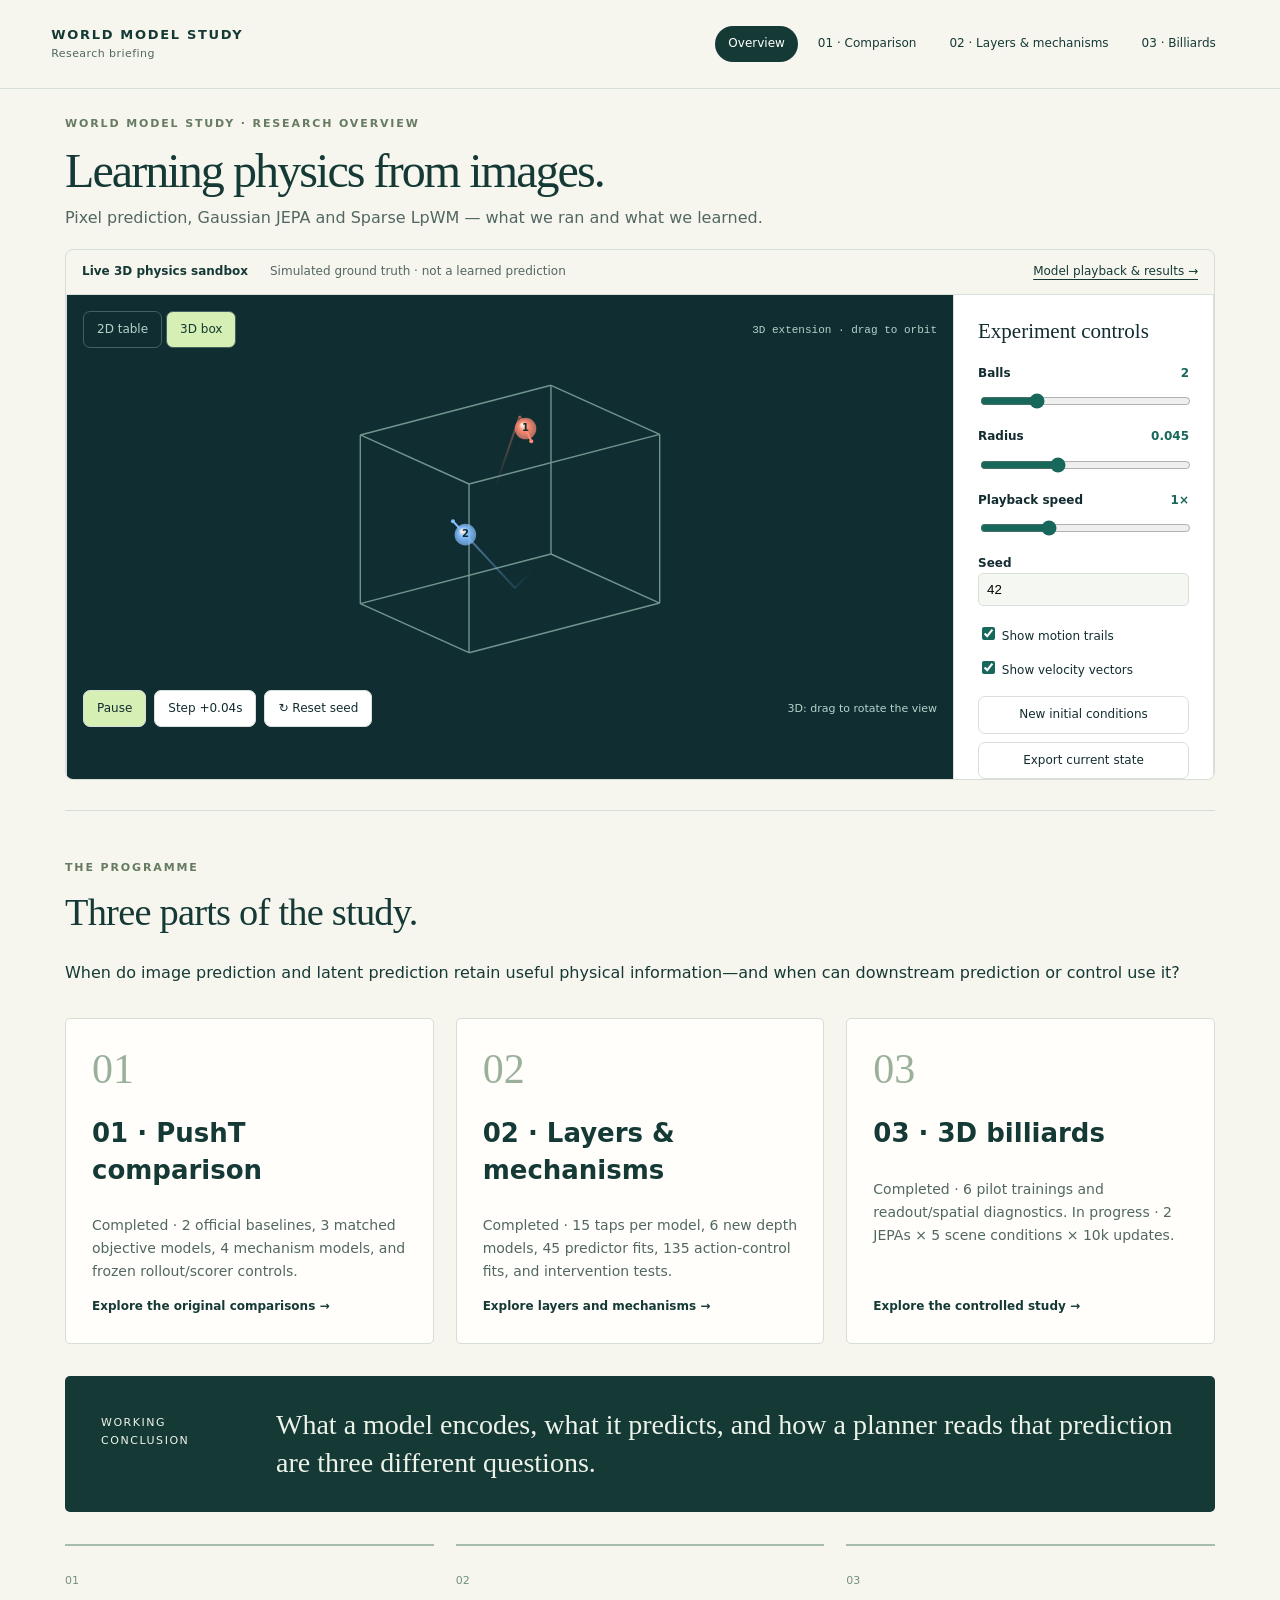
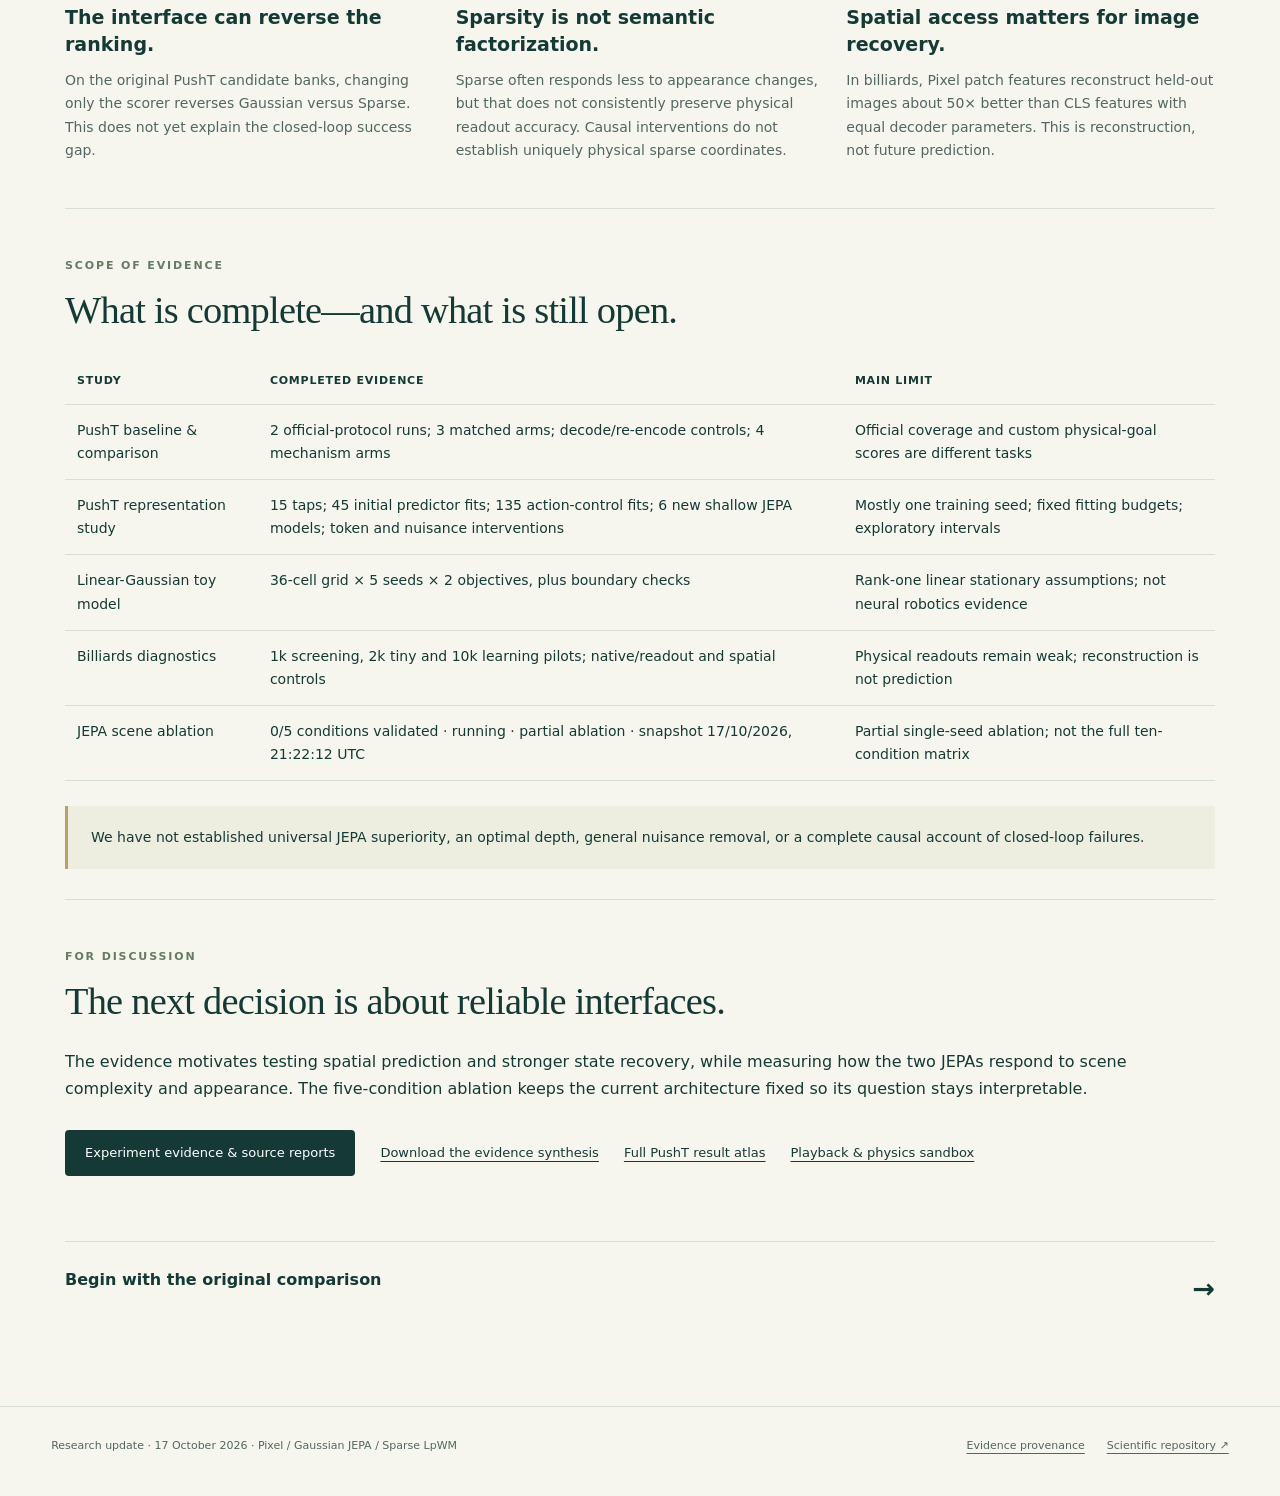
==== commit 5312cbe5: "Clarify experiment inventories and open briefing with live physics" ====
--- a/index.html
+++ b/index.html
@@ -1 +1 @@
-<!doctype html><html lang="en"><head><meta charset="utf-8"><meta name="viewport" content="width=device-width,initial-scale=1"><title>What world models learn—and what we can use. · World Models</title><link rel="stylesheet" href="review.css"></head><body data-page="index"><a class="skip" href="#main">Skip to content</a><header><a class="wordmark" href="index.html">WORLD MODEL STUDY<span>Research briefing</span></a><nav aria-label="Research chapters"><a data-page="index" href="index.html">Overview</a><a data-page="comparison" href="comparison.html">01 · Comparison</a><a data-page="layers" href="layers.html">02 · Layers & mechanisms</a><a data-page="billiards" href="billiards.html">03 · Billiards</a></nav></header><main id="main"><div class="hero"><p class="eyebrow">Research progress / September–October 2026</p><h1>What world models <em>learn—and what we can use.</em></h1><p class="lead">A synthesis of the original objective comparison, the representation analysis, and the controlled physics study.</p></div><div class="thesis"><span>Working conclusion</span><p>What a model encodes, what it predicts, and how a planner reads that prediction are three different questions.</p></div><div class="findings"><article class="finding"><span>01</span><h3>The interface can reverse the ranking.</h3><p>On the original PushT candidate banks, changing only the scorer reverses Gaussian versus Sparse. This does not yet explain the closed-loop success gap.</p></article><article class="finding"><span>02</span><h3>Sparsity is not semantic factorization.</h3><p>Sparse often responds less to appearance changes, but that does not consistently preserve physical readout accuracy. Causal interventions do not establish uniquely physical sparse coordinates.</p></article><article class="finding"><span>03</span><h3>Spatial access matters for image recovery.</h3><p>In billiards, Pixel patch features reconstruct held-out images about 50× better than CLS features with equal decoder parameters. This is reconstruction, not future prediction.</p></article></div><section class="chapter-section"><p class="eyebrow">The programme</p><h2>Three parts, one scientific question.</h2><p>When do image prediction and latent prediction retain useful physical information—and when can downstream prediction or control use it?</p><div class="chapter-grid"><a class="chapter-card" href="comparison.html"><b>01</b><h3>From outcomes to interfaces</h3><p>Official PushT runs, the matched three-arm pilot, Pixel repair experiments and the controlled scorer switch.</p><span>Explore the original comparisons →</span></a><a class="chapter-card" href="layers.html"><b>02</b><h3>Inside the representations</h3><p>All 15 native taps, independently trained depths, predictor families, action controls, interventions and nuisance shifts.</p><span>Explore layers and mechanisms →</span></a><a class="chapter-card" href="billiards.html"><b>03</b><h3>A controlled physics testbed</h3><p>Exact 3D dynamics, image-only learning, readout diagnostics and spatial reconstruction. Five JEPA ablation conditions now queued.</p><span>Explore the controlled study →</span></a></div></section><section class="chapter-section"><p class="eyebrow">Scope of evidence</p><h2>What is complete—and what is still open.</h2><div class="table-wrap"><table><thead><tr><th>Study</th><th>Completed evidence</th><th>Main limit</th></tr></thead><tbody><tr><td>PushT baseline & comparison</td><td>2 official-protocol runs; 3 matched arms; decode/re-encode controls; 4 mechanism arms</td><td>Official coverage and custom physical-goal scores are different tasks</td></tr><tr><td>PushT representation study</td><td>15 taps; 45 initial predictor fits; 135 action-control fits; 6 new shallow JEPA models; token and nuisance interventions</td><td>Mostly one training seed; fixed fitting budgets; exploratory intervals</td></tr><tr><td>Linear-Gaussian toy model</td><td>36-cell grid × 5 seeds × 2 objectives, plus boundary checks</td><td>Rank-one linear stationary assumptions; not neural robotics evidence</td></tr><tr><td>Billiards diagnostics</td><td>1k screening, 2k tiny and 10k learning pilots; native/readout and spatial controls</td><td>Physical readouts remain weak; reconstruction is not prediction</td></tr><tr><td>JEPA scene ablation</td><td id="cover-run">Five conditions × two objectives × 10k updates; results pending</td><td>Partial single-seed ablation; not the full ten-condition matrix</td></tr></tbody></table></div><p class="boundary">We have not established universal JEPA superiority, an optimal depth, general nuisance removal, or a complete causal account of closed-loop failures.</p></section><section class="chapter-section"><p class="eyebrow">For discussion</p><h2>The next decision is about reliable interfaces.</h2><p>The evidence motivates testing spatial prediction and stronger state recovery, while measuring how the two JEPAs respond to scene complexity and appearance. The five-condition ablation keeps the current architecture fixed so its question stays interpretable.</p><div class="actions"><a class="button" href="speaker-notes.html">Open the 12–15 minute speaking script</a><a href="review-data/research-synthesis.md" download>Download the evidence synthesis</a><a href="pusht.html">Full PushT result atlas</a><a href="research.html">Playback & physics sandbox</a></div></section><a class="next" href="comparison.html">Begin with the original comparison <span>→</span></a></main><footer><p>Research update · 17 October 2026 · Pixel / Gaussian JEPA / Sparse LpWM</p><a href="speaker-notes.html">Presenter script</a><a href="review-data/provenance.json">Evidence provenance</a><a href="https://github.com/henry550xz/jepa-worldmodel-comparison">Scientific repository ↗</a></footer><script type="module" src="review.mjs"></script></body></html>+<!doctype html><html lang="en"><head><meta charset="utf-8"><meta name="viewport" content="width=device-width,initial-scale=1"><title>What world models learn—and what we can use. · World Models</title><link rel="stylesheet" href="review.css"></head><body data-page="index"><a class="skip" href="#main">Skip to content</a><header><a class="wordmark" href="index.html">WORLD MODEL STUDY<span>Research briefing</span></a><nav aria-label="Research chapters"><a data-page="index" href="index.html">Overview</a><a data-page="comparison" href="comparison.html">01 · Comparison</a><a data-page="layers" href="layers.html">02 · Layers & mechanisms</a><a data-page="billiards" href="billiards.html">03 · Billiards</a></nav></header><main id="main"><div class="hero landing-hero"><p class="eyebrow">World model study · research overview</p><h1>Learning physics from images.</h1><p class="lead">Pixel prediction, Gaussian JEPA and Sparse LpWM — what we ran and what we learned.</p></div><section class="live-demo" aria-label="Live physics sandbox"><div class="live-caption"><strong>Live 3D physics sandbox</strong><span>Simulated ground truth · not a learned prediction</span><a href="research.html">Model playback & results →</a></div><iframe src="simulator.html?embed=1" title="Interactive 3D billiards physics sandbox" loading="eager"></iframe></section><section class="chapter-section"><p class="eyebrow">The programme</p><h2>Three parts of the study.</h2><p>When do image prediction and latent prediction retain useful physical information—and when can downstream prediction or control use it?</p><div class="chapter-grid"><a class="chapter-card" href="comparison.html"><b>01</b><h3>01 · PushT comparison</h3><p>Completed · 2 official baselines, 3 matched objective models, 4 mechanism models, and frozen rollout/scorer controls.</p><span>Explore the original comparisons →</span></a><a class="chapter-card" href="layers.html"><b>02</b><h3>02 · Layers & mechanisms</h3><p>Completed · 15 taps per model, 6 new depth models, 45 predictor fits, 135 action-control fits, and intervention tests.</p><span>Explore layers and mechanisms →</span></a><a class="chapter-card" href="billiards.html"><b>03</b><h3>03 · 3D billiards</h3><p>Completed · 6 pilot trainings and readout/spatial diagnostics. In progress · 2 JEPAs × 5 scene conditions × 10k updates.</p><span>Explore the controlled study →</span></a></div></section><div class="thesis"><span>Working conclusion</span><p>What a model encodes, what it predicts, and how a planner reads that prediction are three different questions.</p></div><div class="findings"><article class="finding"><span>01</span><h3>The interface can reverse the ranking.</h3><p>On the original PushT candidate banks, changing only the scorer reverses Gaussian versus Sparse. This does not yet explain the closed-loop success gap.</p></article><article class="finding"><span>02</span><h3>Sparsity is not semantic factorization.</h3><p>Sparse often responds less to appearance changes, but that does not consistently preserve physical readout accuracy. Causal interventions do not establish uniquely physical sparse coordinates.</p></article><article class="finding"><span>03</span><h3>Spatial access matters for image recovery.</h3><p>In billiards, Pixel patch features reconstruct held-out images about 50× better than CLS features with equal decoder parameters. This is reconstruction, not future prediction.</p></article></div><section class="chapter-section"><p class="eyebrow">Scope of evidence</p><h2>What is complete—and what is still open.</h2><div class="table-wrap"><table><thead><tr><th>Study</th><th>Completed evidence</th><th>Main limit</th></tr></thead><tbody><tr><td>PushT baseline & comparison</td><td>2 official-protocol runs; 3 matched arms; decode/re-encode controls; 4 mechanism arms</td><td>Official coverage and custom physical-goal scores are different tasks</td></tr><tr><td>PushT representation study</td><td>15 taps; 45 initial predictor fits; 135 action-control fits; 6 new shallow JEPA models; token and nuisance interventions</td><td>Mostly one training seed; fixed fitting budgets; exploratory intervals</td></tr><tr><td>Linear-Gaussian toy model</td><td>36-cell grid × 5 seeds × 2 objectives, plus boundary checks</td><td>Rank-one linear stationary assumptions; not neural robotics evidence</td></tr><tr><td>Billiards diagnostics</td><td>1k screening, 2k tiny and 10k learning pilots; native/readout and spatial controls</td><td>Physical readouts remain weak; reconstruction is not prediction</td></tr><tr><td>JEPA scene ablation</td><td id="cover-run">Five conditions × two objectives × 10k updates; results pending</td><td>Partial single-seed ablation; not the full ten-condition matrix</td></tr></tbody></table></div><p class="boundary">We have not established universal JEPA superiority, an optimal depth, general nuisance removal, or a complete causal account of closed-loop failures.</p></section><section class="chapter-section"><p class="eyebrow">For discussion</p><h2>The next decision is about reliable interfaces.</h2><p>The evidence motivates testing spatial prediction and stronger state recovery, while measuring how the two JEPAs respond to scene complexity and appearance. The five-condition ablation keeps the current architecture fixed so its question stays interpretable.</p><div class="actions"><a class="button" href="evidence.html">Experiment evidence & source reports</a><a href="review-data/research-synthesis.md" download>Download the evidence synthesis</a><a href="pusht.html">Full PushT result atlas</a><a href="research.html">Playback & physics sandbox</a></div></section><a class="next" href="comparison.html">Begin with the original comparison <span>→</span></a></main><footer><p>Research update · 17 October 2026 · Pixel / Gaussian JEPA / Sparse LpWM</p><a href="review-data/provenance.json">Evidence provenance</a><a href="https://github.com/henry550xz/jepa-worldmodel-comparison">Scientific repository ↗</a></footer><script type="module" src="review.mjs"></script></body></html>
--- a/review.css
+++ b/review.css
@@ -1,2 +1,12 @@
 :root{--paper:#f6f5ee;--ink:#153a36;--muted:#526762;--line:#d6ded5;--pixel:#bd674c;--gaussian:#347f9e;--sparse:#579b75;--card:#fffefa}*{box-sizing:border-box}body{margin:0;background:var(--paper);color:var(--ink);font:16px/1.65 system-ui,-apple-system,BlinkMacSystemFont,"Segoe UI",sans-serif}a{color:inherit;text-underline-offset:4px}header{display:flex;gap:25px;align-items:center;justify-content:space-between;padding:24px max(4vw,20px);border-bottom:1px solid var(--line)}.wordmark{font-size:13px;letter-spacing:.13em;font-weight:800;text-decoration:none}.wordmark span{display:block;font-weight:400;font-size:11px;letter-spacing:.04em;color:var(--muted)}nav{display:flex;gap:7px;flex-wrap:wrap}nav a{font-size:12px;text-decoration:none;border-radius:30px;padding:8px 13px}nav a[aria-current=page]{background:var(--ink);color:white}main{max-width:1220px;margin:auto;padding:0 35px 70px}.hero{padding:65px 0 35px;max-width:1040px}.eyebrow{font-size:11px;font-weight:750;letter-spacing:.17em;text-transform:uppercase;color:#667b61;margin-bottom:12px}h1,h2,h3,p{margin-top:0}h1{font:500 clamp(37px,5.1vw,69px)/1.08 Georgia,serif;letter-spacing:-.04em;margin-bottom:24px}h1 em{font-weight:400;color:#54816a}h2{font:500 clamp(28px,3vw,39px)/1.2 Georgia,serif;letter-spacing:-.02em;margin-bottom:25px}h3{font-size:19px;line-height:1.4}.lead{font-size:19px;color:var(--muted);max-width:820px}.thesis{background:var(--ink);color:#edf3e8;padding:30px 36px;border-radius:5px;display:grid;grid-template-columns:155px 1fr;gap:20px}.thesis span{font-size:11px;text-transform:uppercase;letter-spacing:.14em;padding-top:8px}.thesis p{font:28px/1.35 Georgia,serif;margin:0}.findings,.chapter-grid{display:grid;grid-template-columns:repeat(3,1fr);gap:22px;margin:32px 0}.finding{border-top:2px solid #a7bdab;padding-top:20px}.finding>span{font-size:11px;color:#73927c}.finding h3{margin:12px 0}.finding p{font-size:14px;color:var(--muted)}.chapter-section{padding-top:48px;margin-top:30px;border-top:1px solid var(--line)}.chapter-card{display:flex;flex-direction:column;text-decoration:none;padding:26px;border:1px solid var(--line);background:var(--card);border-radius:5px;transition:transform .15s}.chapter-card:hover{transform:translateY(-4px);border-color:#85a68c}.chapter-card b{font:42px Georgia,serif;color:#9ab09b;margin-bottom:22px}.chapter-card p{font-size:14px;color:var(--muted)}.chapter-card span{font-size:12px;font-weight:650;margin-top:auto}.split{display:grid;grid-template-columns:1fr 1fr;gap:35px}.split>div{min-width:0}.chart-card{margin:30px 0;padding:25px;background:var(--card);border:1px solid var(--line);border-radius:6px}.chart-heading{display:flex;gap:20px;justify-content:space-between;align-items:flex-start;flex-wrap:wrap}.chart-heading h3{margin-bottom:15px;max-width:650px}.chart{width:100%;overflow:auto}.chart svg{display:block;width:100%;min-width:480px;height:auto}.chart svg text{font-family:system-ui,sans-serif;fill:#36544c}.chart svg .grid{stroke:#e2e7df;stroke-width:1}.caption,figcaption{font-size:12px;color:var(--muted);margin:12px 0 0}.source{font-size:11px;color:var(--muted);margin:8px 0 0}label{font-size:12px;font-weight:600}select{font:inherit;background:#f1f5ee;border:1px solid #bacbbd;border-radius:5px;padding:8px;max-width:100%;margin-left:7px;color:var(--ink)}.boundary{padding:20px 23px;background:#eeeee0;border-left:3px solid #b8a06d;font-size:14px;margin:25px 0}.table-wrap{overflow:auto}table{width:100%;border-collapse:collapse;font-size:14px}th,td{padding:14px 12px;border-bottom:1px solid var(--line);text-align:left;vertical-align:top}th{font-size:11px;text-transform:uppercase;letter-spacing:.07em}.stat{padding:20px 0}.stat strong{display:block;font:65px/1.1 Georgia,serif;letter-spacing:-.04em;color:#53826b}.stat span{display:block;font-size:13px;color:var(--muted);max-width:280px;margin-top:15px}.actions{display:flex;gap:25px;flex-wrap:wrap;align-items:center;margin:28px 0;font-size:13px}.button{background:var(--ink);color:white;padding:12px 20px;border-radius:4px;text-decoration:none}figure{margin:25px 0}figure img{max-width:100%;height:auto;background:white;border:1px solid var(--line)}details{margin:25px 0;border:1px solid var(--line);padding:18px;background:#fafbf5}summary{cursor:pointer;font-weight:650}details p{margin:16px 0 0}.run-status{padding:22px;border:1px solid #b6cbb8;background:#edf4e8;margin:25px 0;font-size:14px}.run-status strong{display:block;font-size:18px}.next{margin-top:65px;padding:25px 0;border-top:1px solid var(--line);display:flex;justify-content:space-between;text-decoration:none;font-weight:650}.next span{font-size:27px}footer{padding:30px max(4vw,20px);border-top:1px solid var(--line);display:flex;flex-wrap:wrap;gap:22px;font-size:11px;color:var(--muted)}footer p{margin-right:auto}.skip{position:absolute;left:-1000px}.skip:focus{left:10px;top:10px;background:white;padding:10px;z-index:5}:focus-visible{outline:3px solid #d79d51;outline-offset:4px}.script{max-width:850px}.script blockquote{font:20px/1.7 Georgia,serif;margin:22px 0;padding:18px 28px;border-left:3px solid #8faf99;background:#fffefa}.script .cue{font:13px system-ui;color:#596f61}.badge{display:inline-block;padding:3px 9px;background:#e5ebdf;border-radius:12px;font-size:11px;margin:3px}.source-list li{margin:14px 0}.empty{color:var(--muted);font-style:italic}.figure-select{display:block}.figure-select select{display:block;margin:10px 0}code{font-size:12px;overflow-wrap:anywhere}@media(max-width:760px){header{align-items:flex-start;flex-direction:column;gap:15px}main{padding:0 19px 40px}.hero{padding-top:38px}.findings,.chapter-grid,.split{grid-template-columns:1fr}.thesis{grid-template-columns:1fr;padding:23px;gap:10px}.thesis p{font-size:25px}.chart-card{padding:15px}.chart-heading{gap:6px}.chapter-section{padding-top:35px;margin-top:25px}nav{gap:2px}nav a{padding:7px 9px;font-size:11px}.lead{font-size:17px}footer{gap:15px}h1 br{display:none}}@media print{header nav,.actions,.next,footer,.skip{display:none}body{background:white}main{max-width:none;padding:0}.hero{padding:20px 0}.chapter-section{break-inside:avoid}.chart-card{break-inside:avoid}.chart svg{min-width:0}.script{max-width:none}a{text-decoration:none}.script blockquote{font-size:16px}details{display:block}}
 .source-list{padding-left:22px}.source-list li,.source-list p,.source-list code{overflow-wrap:anywhere;word-break:normal}main,section,article{min-width:0}
+
+/* Concise experiment inventory, before scientific interpretation. */
+.run-inventory{margin:0 0 48px;padding:28px 0;border-top:2px solid var(--ink,#173b38)}
+.run-inventory h2{margin:6px 0 12px}.inventory-note{font-size:14px;color:#536562;max-width:85ch}
+.run-inventory table{font-size:14px;min-width:760px}.run-inventory tbody th{font-weight:600;text-align:left;min-width:170px;padding:16px 14px;vertical-align:top}
+.run-inventory td{vertical-align:top;padding:16px 14px}.run-number{display:block;font-size:11px;letter-spacing:.12em;color:#59766d;margin-bottom:5px}
+.results-divider{border-top:1px solid #c7d3cd;padding-top:14px;font-size:12px;letter-spacing:.16em;text-transform:uppercase;color:#536562}
+.hero{padding-bottom:30px}.chapter-card h3{font-size:26px}
+
+.landing-hero{padding:26px 0 18px}.landing-hero h1{font-size:clamp(30px,4vw,48px);margin:8px 0}.landing-hero .lead{margin-bottom:0;font-size:16px}.live-demo{border:1px solid var(--line);border-radius:8px;overflow:hidden}.live-caption{display:flex;align-items:center;flex-wrap:wrap;gap:10px 22px;padding:12px 16px;font-size:12px}.live-caption span{color:var(--muted)}.live-caption a{margin-left:auto}.live-demo iframe{display:block;width:100%;height:485px;border:0}.run-inventory tbody th{text-transform:none;letter-spacing:normal;font-size:14px}@media(max-width:760px){.landing-hero{padding-top:18px}.live-demo iframe{height:445px}.live-caption a{margin-left:0}.landing-hero .eyebrow{margin:0}}
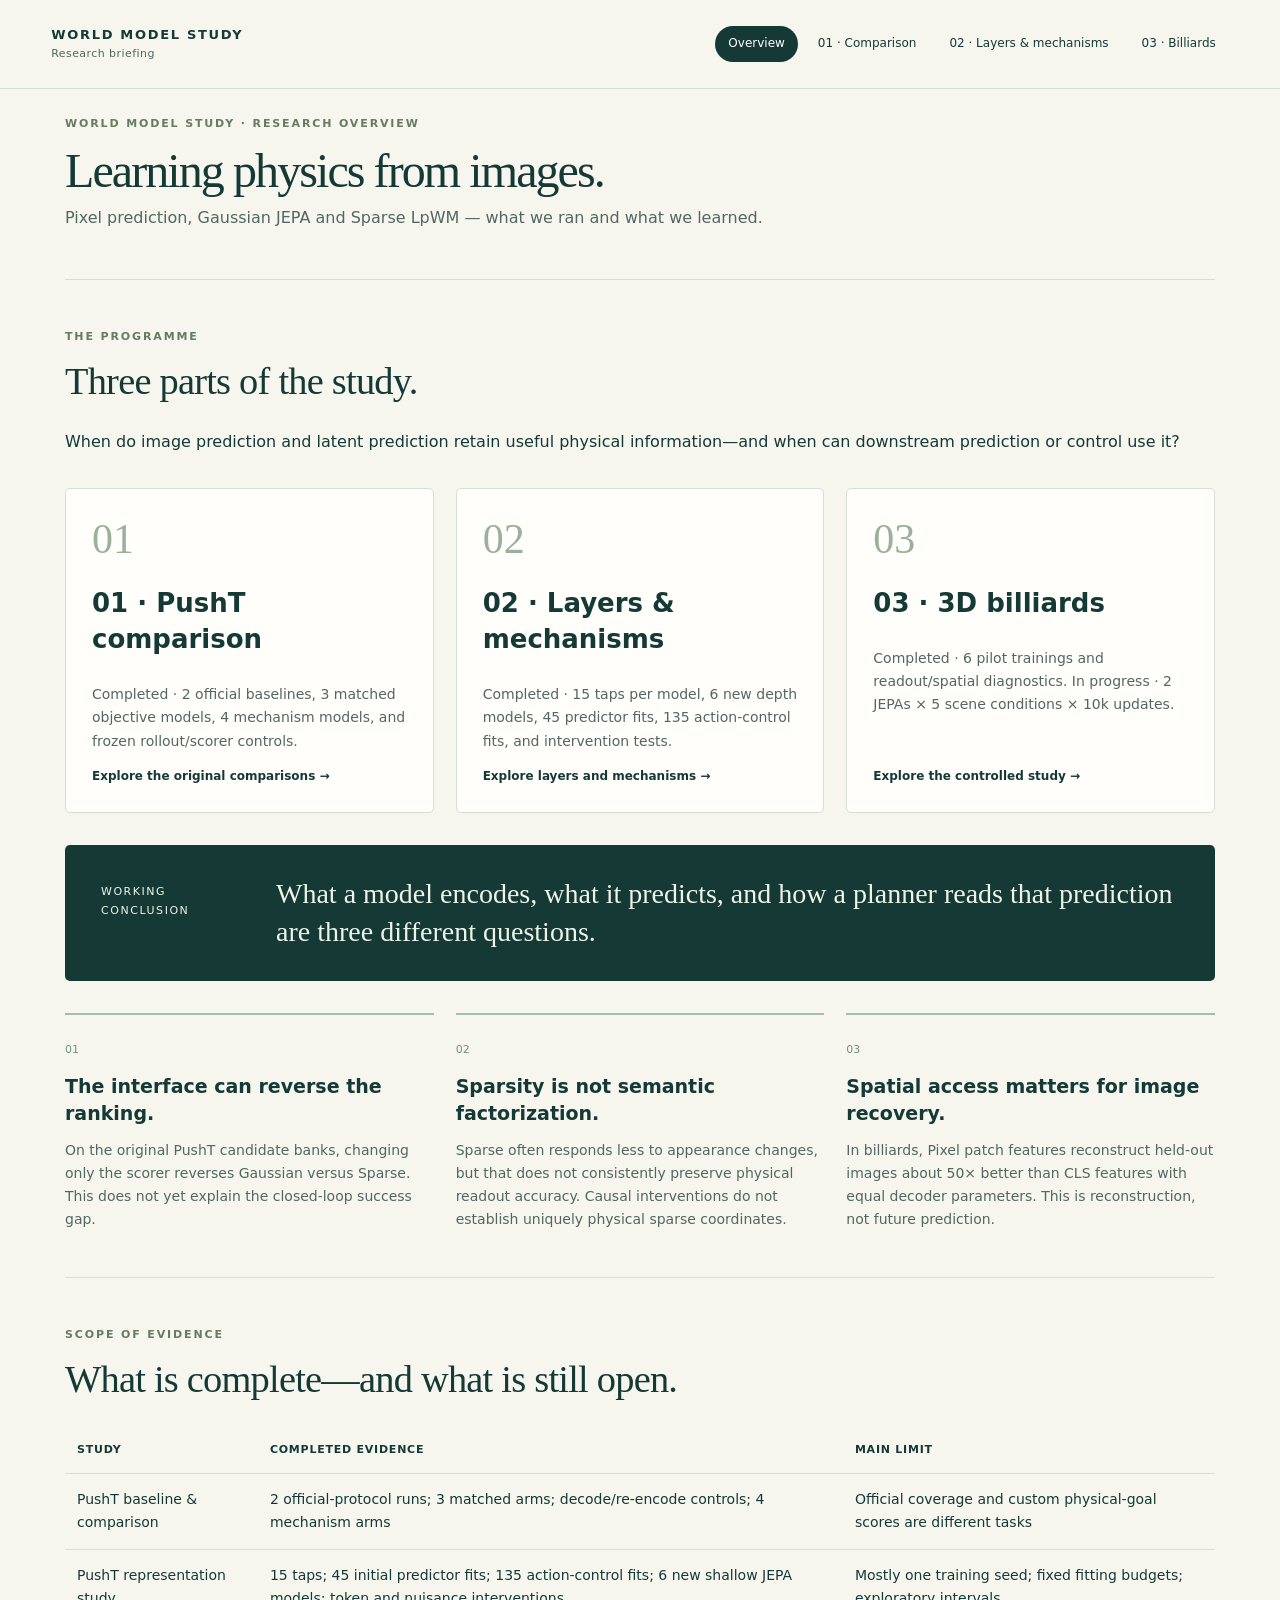
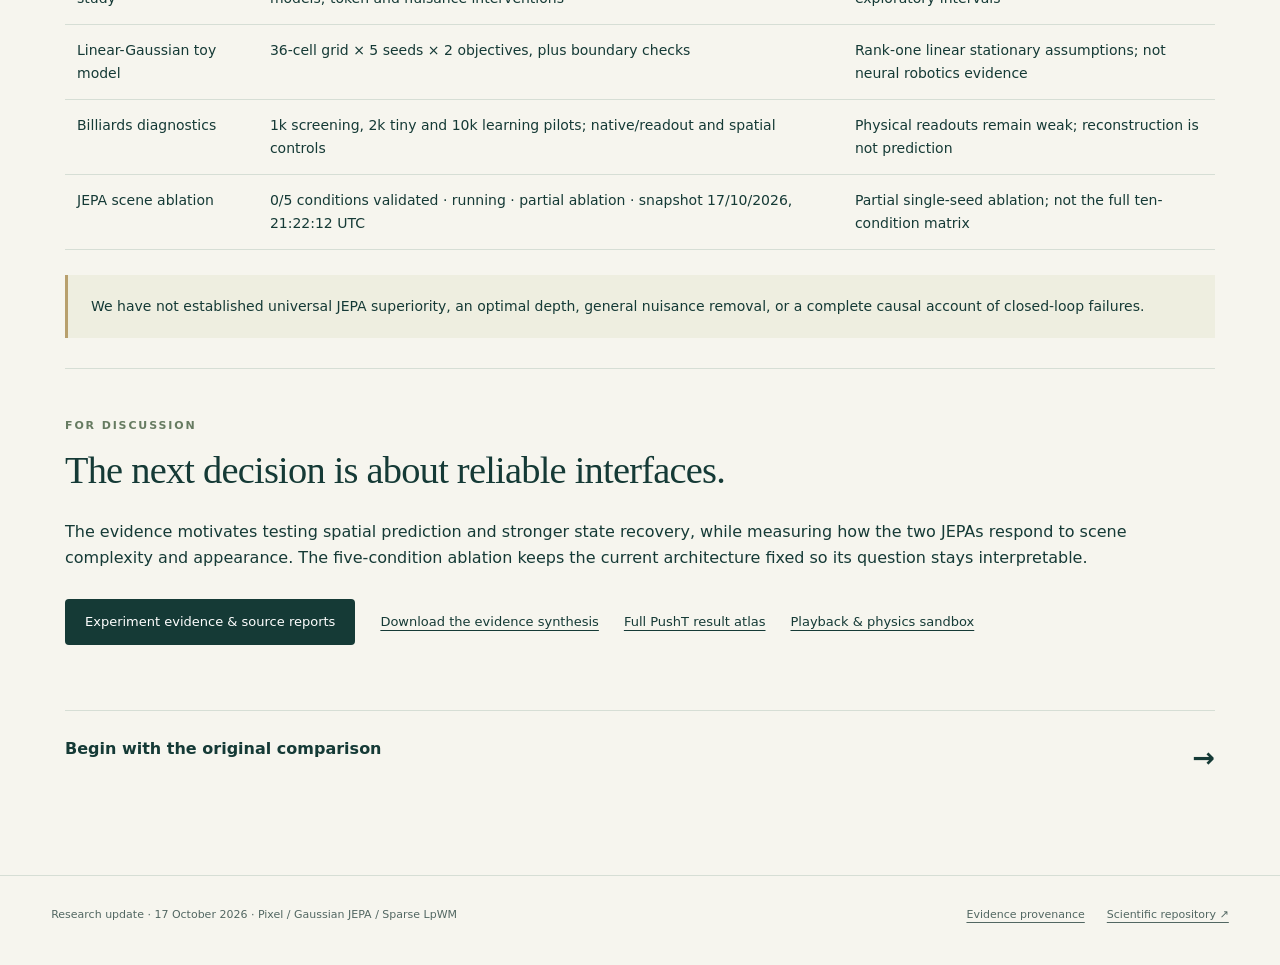
==== commit b3a21fc7: "Move live physics from cover to billiards chapter" ====
--- a/index.html
+++ b/index.html
@@ -1 +1 @@
-<!doctype html><html lang="en"><head><meta charset="utf-8"><meta name="viewport" content="width=device-width,initial-scale=1"><title>What world models learn—and what we can use. · World Models</title><link rel="stylesheet" href="review.css"></head><body data-page="index"><a class="skip" href="#main">Skip to content</a><header><a class="wordmark" href="index.html">WORLD MODEL STUDY<span>Research briefing</span></a><nav aria-label="Research chapters"><a data-page="index" href="index.html">Overview</a><a data-page="comparison" href="comparison.html">01 · Comparison</a><a data-page="layers" href="layers.html">02 · Layers & mechanisms</a><a data-page="billiards" href="billiards.html">03 · Billiards</a></nav></header><main id="main"><div class="hero landing-hero"><p class="eyebrow">World model study · research overview</p><h1>Learning physics from images.</h1><p class="lead">Pixel prediction, Gaussian JEPA and Sparse LpWM — what we ran and what we learned.</p></div><section class="live-demo" aria-label="Live physics sandbox"><div class="live-caption"><strong>Live 3D physics sandbox</strong><span>Simulated ground truth · not a learned prediction</span><a href="research.html">Model playback & results →</a></div><iframe src="simulator.html?embed=1" title="Interactive 3D billiards physics sandbox" loading="eager"></iframe></section><section class="chapter-section"><p class="eyebrow">The programme</p><h2>Three parts of the study.</h2><p>When do image prediction and latent prediction retain useful physical information—and when can downstream prediction or control use it?</p><div class="chapter-grid"><a class="chapter-card" href="comparison.html"><b>01</b><h3>01 · PushT comparison</h3><p>Completed · 2 official baselines, 3 matched objective models, 4 mechanism models, and frozen rollout/scorer controls.</p><span>Explore the original comparisons →</span></a><a class="chapter-card" href="layers.html"><b>02</b><h3>02 · Layers & mechanisms</h3><p>Completed · 15 taps per model, 6 new depth models, 45 predictor fits, 135 action-control fits, and intervention tests.</p><span>Explore layers and mechanisms →</span></a><a class="chapter-card" href="billiards.html"><b>03</b><h3>03 · 3D billiards</h3><p>Completed · 6 pilot trainings and readout/spatial diagnostics. In progress · 2 JEPAs × 5 scene conditions × 10k updates.</p><span>Explore the controlled study →</span></a></div></section><div class="thesis"><span>Working conclusion</span><p>What a model encodes, what it predicts, and how a planner reads that prediction are three different questions.</p></div><div class="findings"><article class="finding"><span>01</span><h3>The interface can reverse the ranking.</h3><p>On the original PushT candidate banks, changing only the scorer reverses Gaussian versus Sparse. This does not yet explain the closed-loop success gap.</p></article><article class="finding"><span>02</span><h3>Sparsity is not semantic factorization.</h3><p>Sparse often responds less to appearance changes, but that does not consistently preserve physical readout accuracy. Causal interventions do not establish uniquely physical sparse coordinates.</p></article><article class="finding"><span>03</span><h3>Spatial access matters for image recovery.</h3><p>In billiards, Pixel patch features reconstruct held-out images about 50× better than CLS features with equal decoder parameters. This is reconstruction, not future prediction.</p></article></div><section class="chapter-section"><p class="eyebrow">Scope of evidence</p><h2>What is complete—and what is still open.</h2><div class="table-wrap"><table><thead><tr><th>Study</th><th>Completed evidence</th><th>Main limit</th></tr></thead><tbody><tr><td>PushT baseline & comparison</td><td>2 official-protocol runs; 3 matched arms; decode/re-encode controls; 4 mechanism arms</td><td>Official coverage and custom physical-goal scores are different tasks</td></tr><tr><td>PushT representation study</td><td>15 taps; 45 initial predictor fits; 135 action-control fits; 6 new shallow JEPA models; token and nuisance interventions</td><td>Mostly one training seed; fixed fitting budgets; exploratory intervals</td></tr><tr><td>Linear-Gaussian toy model</td><td>36-cell grid × 5 seeds × 2 objectives, plus boundary checks</td><td>Rank-one linear stationary assumptions; not neural robotics evidence</td></tr><tr><td>Billiards diagnostics</td><td>1k screening, 2k tiny and 10k learning pilots; native/readout and spatial controls</td><td>Physical readouts remain weak; reconstruction is not prediction</td></tr><tr><td>JEPA scene ablation</td><td id="cover-run">Five conditions × two objectives × 10k updates; results pending</td><td>Partial single-seed ablation; not the full ten-condition matrix</td></tr></tbody></table></div><p class="boundary">We have not established universal JEPA superiority, an optimal depth, general nuisance removal, or a complete causal account of closed-loop failures.</p></section><section class="chapter-section"><p class="eyebrow">For discussion</p><h2>The next decision is about reliable interfaces.</h2><p>The evidence motivates testing spatial prediction and stronger state recovery, while measuring how the two JEPAs respond to scene complexity and appearance. The five-condition ablation keeps the current architecture fixed so its question stays interpretable.</p><div class="actions"><a class="button" href="evidence.html">Experiment evidence & source reports</a><a href="review-data/research-synthesis.md" download>Download the evidence synthesis</a><a href="pusht.html">Full PushT result atlas</a><a href="research.html">Playback & physics sandbox</a></div></section><a class="next" href="comparison.html">Begin with the original comparison <span>→</span></a></main><footer><p>Research update · 17 October 2026 · Pixel / Gaussian JEPA / Sparse LpWM</p><a href="review-data/provenance.json">Evidence provenance</a><a href="https://github.com/henry550xz/jepa-worldmodel-comparison">Scientific repository ↗</a></footer><script type="module" src="review.mjs"></script></body></html>+<!doctype html><html lang="en"><head><meta charset="utf-8"><meta name="viewport" content="width=device-width,initial-scale=1"><title>What world models learn—and what we can use. · World Models</title><link rel="stylesheet" href="review.css"></head><body data-page="index"><a class="skip" href="#main">Skip to content</a><header><a class="wordmark" href="index.html">WORLD MODEL STUDY<span>Research briefing</span></a><nav aria-label="Research chapters"><a data-page="index" href="index.html">Overview</a><a data-page="comparison" href="comparison.html">01 · Comparison</a><a data-page="layers" href="layers.html">02 · Layers & mechanisms</a><a data-page="billiards" href="billiards.html">03 · Billiards</a></nav></header><main id="main"><div class="hero landing-hero"><p class="eyebrow">World model study · research overview</p><h1>Learning physics from images.</h1><p class="lead">Pixel prediction, Gaussian JEPA and Sparse LpWM — what we ran and what we learned.</p></div><section class="chapter-section"><p class="eyebrow">The programme</p><h2>Three parts of the study.</h2><p>When do image prediction and latent prediction retain useful physical information—and when can downstream prediction or control use it?</p><div class="chapter-grid"><a class="chapter-card" href="comparison.html"><b>01</b><h3>01 · PushT comparison</h3><p>Completed · 2 official baselines, 3 matched objective models, 4 mechanism models, and frozen rollout/scorer controls.</p><span>Explore the original comparisons →</span></a><a class="chapter-card" href="layers.html"><b>02</b><h3>02 · Layers & mechanisms</h3><p>Completed · 15 taps per model, 6 new depth models, 45 predictor fits, 135 action-control fits, and intervention tests.</p><span>Explore layers and mechanisms →</span></a><a class="chapter-card" href="billiards.html"><b>03</b><h3>03 · 3D billiards</h3><p>Completed · 6 pilot trainings and readout/spatial diagnostics. In progress · 2 JEPAs × 5 scene conditions × 10k updates.</p><span>Explore the controlled study →</span></a></div></section><div class="thesis"><span>Working conclusion</span><p>What a model encodes, what it predicts, and how a planner reads that prediction are three different questions.</p></div><div class="findings"><article class="finding"><span>01</span><h3>The interface can reverse the ranking.</h3><p>On the original PushT candidate banks, changing only the scorer reverses Gaussian versus Sparse. This does not yet explain the closed-loop success gap.</p></article><article class="finding"><span>02</span><h3>Sparsity is not semantic factorization.</h3><p>Sparse often responds less to appearance changes, but that does not consistently preserve physical readout accuracy. Causal interventions do not establish uniquely physical sparse coordinates.</p></article><article class="finding"><span>03</span><h3>Spatial access matters for image recovery.</h3><p>In billiards, Pixel patch features reconstruct held-out images about 50× better than CLS features with equal decoder parameters. This is reconstruction, not future prediction.</p></article></div><section class="chapter-section"><p class="eyebrow">Scope of evidence</p><h2>What is complete—and what is still open.</h2><div class="table-wrap"><table><thead><tr><th>Study</th><th>Completed evidence</th><th>Main limit</th></tr></thead><tbody><tr><td>PushT baseline & comparison</td><td>2 official-protocol runs; 3 matched arms; decode/re-encode controls; 4 mechanism arms</td><td>Official coverage and custom physical-goal scores are different tasks</td></tr><tr><td>PushT representation study</td><td>15 taps; 45 initial predictor fits; 135 action-control fits; 6 new shallow JEPA models; token and nuisance interventions</td><td>Mostly one training seed; fixed fitting budgets; exploratory intervals</td></tr><tr><td>Linear-Gaussian toy model</td><td>36-cell grid × 5 seeds × 2 objectives, plus boundary checks</td><td>Rank-one linear stationary assumptions; not neural robotics evidence</td></tr><tr><td>Billiards diagnostics</td><td>1k screening, 2k tiny and 10k learning pilots; native/readout and spatial controls</td><td>Physical readouts remain weak; reconstruction is not prediction</td></tr><tr><td>JEPA scene ablation</td><td id="cover-run">Five conditions × two objectives × 10k updates; results pending</td><td>Partial single-seed ablation; not the full ten-condition matrix</td></tr></tbody></table></div><p class="boundary">We have not established universal JEPA superiority, an optimal depth, general nuisance removal, or a complete causal account of closed-loop failures.</p></section><section class="chapter-section"><p class="eyebrow">For discussion</p><h2>The next decision is about reliable interfaces.</h2><p>The evidence motivates testing spatial prediction and stronger state recovery, while measuring how the two JEPAs respond to scene complexity and appearance. The five-condition ablation keeps the current architecture fixed so its question stays interpretable.</p><div class="actions"><a class="button" href="evidence.html">Experiment evidence & source reports</a><a href="review-data/research-synthesis.md" download>Download the evidence synthesis</a><a href="pusht.html">Full PushT result atlas</a><a href="research.html">Playback & physics sandbox</a></div></section><a class="next" href="comparison.html">Begin with the original comparison <span>→</span></a></main><footer><p>Research update · 17 October 2026 · Pixel / Gaussian JEPA / Sparse LpWM</p><a href="review-data/provenance.json">Evidence provenance</a><a href="https://github.com/henry550xz/jepa-worldmodel-comparison">Scientific repository ↗</a></footer><script type="module" src="review.mjs"></script></body></html>
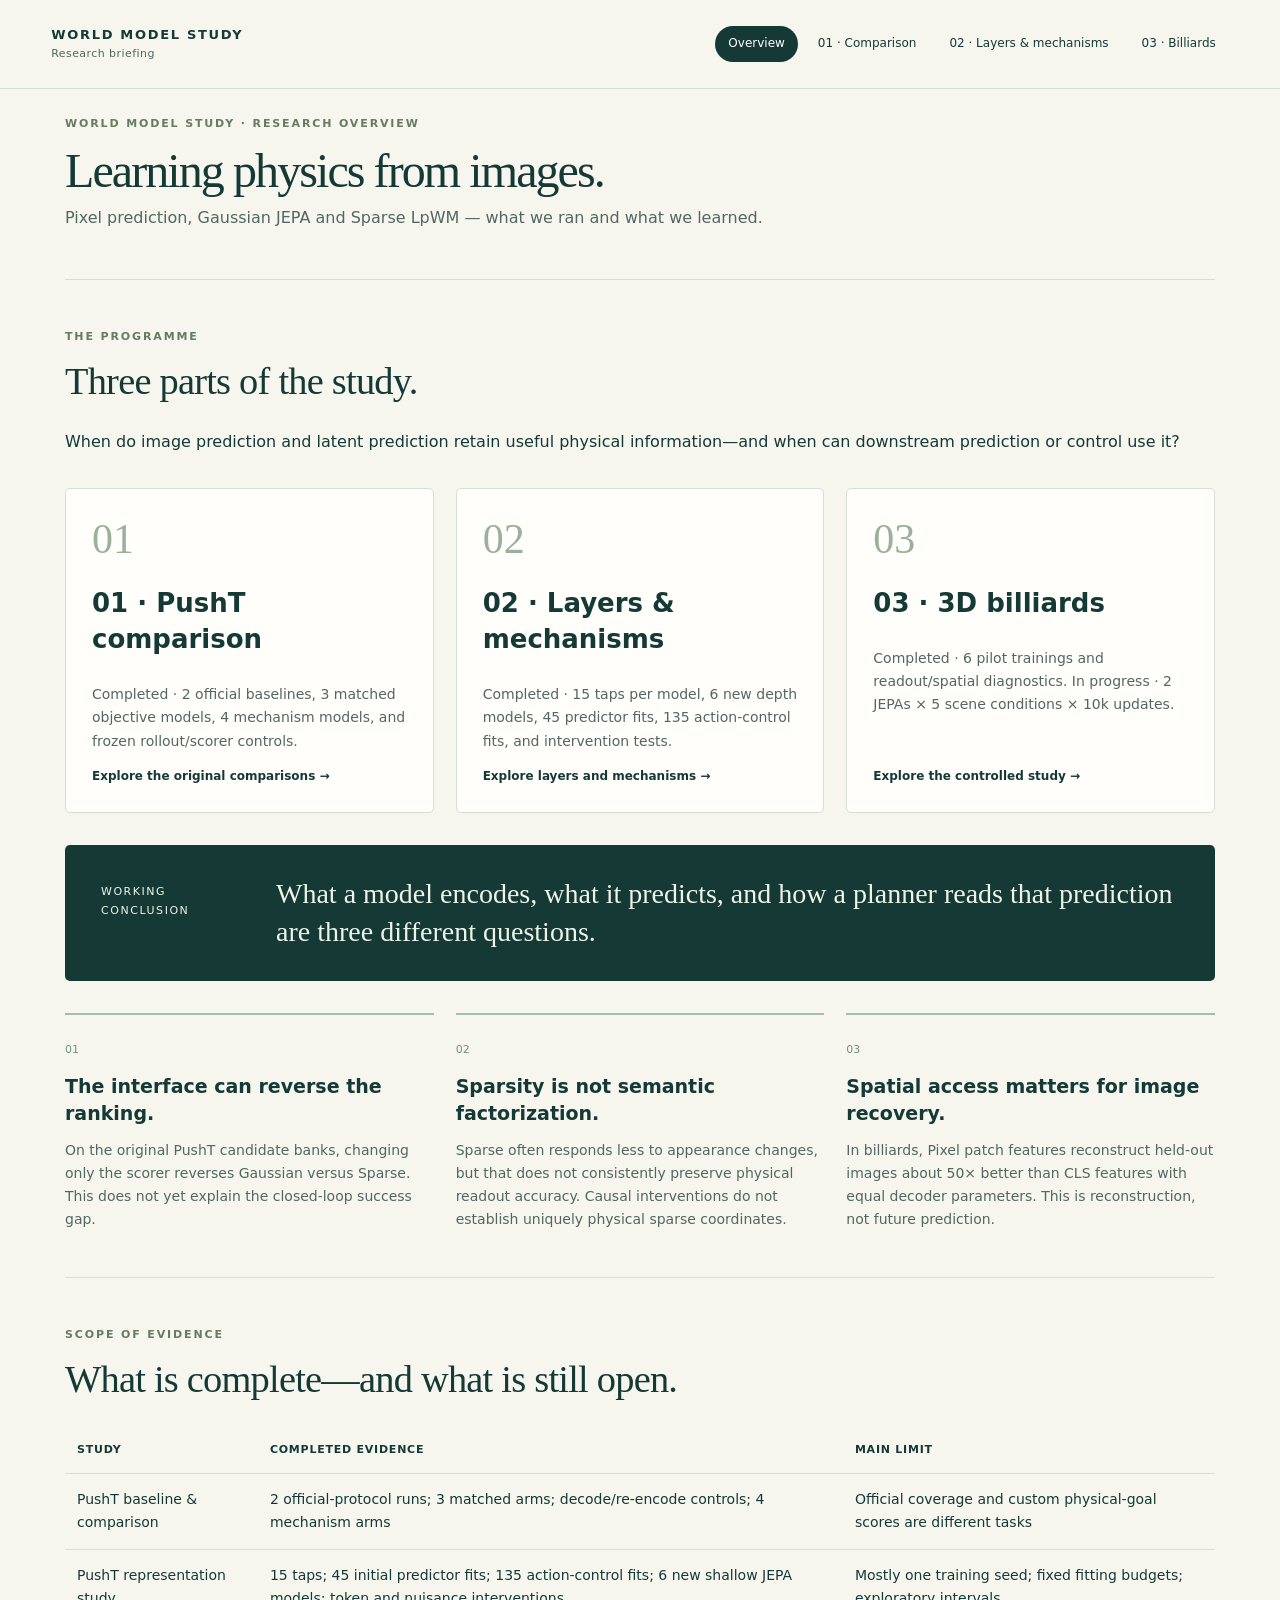
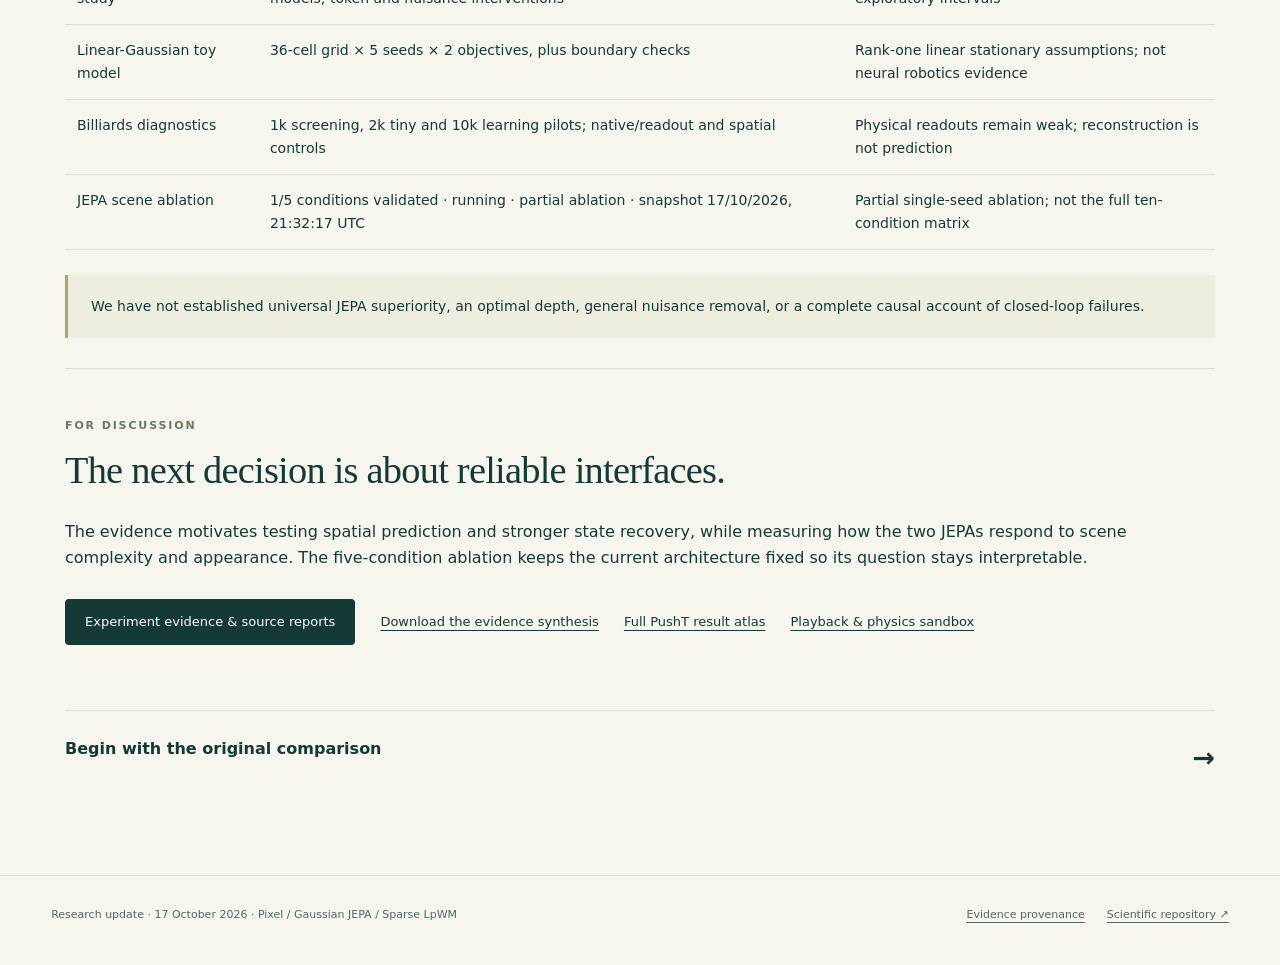
==== commit f877cead: "Integrate research dashboard below billiards sandbox and default to 3D" ====
--- a/index.html
+++ b/index.html
@@ -1 +1 @@
-<!doctype html><html lang="en"><head><meta charset="utf-8"><meta name="viewport" content="width=device-width,initial-scale=1"><title>What world models learn—and what we can use. · World Models</title><link rel="stylesheet" href="review.css"></head><body data-page="index"><a class="skip" href="#main">Skip to content</a><header><a class="wordmark" href="index.html">WORLD MODEL STUDY<span>Research briefing</span></a><nav aria-label="Research chapters"><a data-page="index" href="index.html">Overview</a><a data-page="comparison" href="comparison.html">01 · Comparison</a><a data-page="layers" href="layers.html">02 · Layers & mechanisms</a><a data-page="billiards" href="billiards.html">03 · Billiards</a></nav></header><main id="main"><div class="hero landing-hero"><p class="eyebrow">World model study · research overview</p><h1>Learning physics from images.</h1><p class="lead">Pixel prediction, Gaussian JEPA and Sparse LpWM — what we ran and what we learned.</p></div><section class="chapter-section"><p class="eyebrow">The programme</p><h2>Three parts of the study.</h2><p>When do image prediction and latent prediction retain useful physical information—and when can downstream prediction or control use it?</p><div class="chapter-grid"><a class="chapter-card" href="comparison.html"><b>01</b><h3>01 · PushT comparison</h3><p>Completed · 2 official baselines, 3 matched objective models, 4 mechanism models, and frozen rollout/scorer controls.</p><span>Explore the original comparisons →</span></a><a class="chapter-card" href="layers.html"><b>02</b><h3>02 · Layers & mechanisms</h3><p>Completed · 15 taps per model, 6 new depth models, 45 predictor fits, 135 action-control fits, and intervention tests.</p><span>Explore layers and mechanisms →</span></a><a class="chapter-card" href="billiards.html"><b>03</b><h3>03 · 3D billiards</h3><p>Completed · 6 pilot trainings and readout/spatial diagnostics. In progress · 2 JEPAs × 5 scene conditions × 10k updates.</p><span>Explore the controlled study →</span></a></div></section><div class="thesis"><span>Working conclusion</span><p>What a model encodes, what it predicts, and how a planner reads that prediction are three different questions.</p></div><div class="findings"><article class="finding"><span>01</span><h3>The interface can reverse the ranking.</h3><p>On the original PushT candidate banks, changing only the scorer reverses Gaussian versus Sparse. This does not yet explain the closed-loop success gap.</p></article><article class="finding"><span>02</span><h3>Sparsity is not semantic factorization.</h3><p>Sparse often responds less to appearance changes, but that does not consistently preserve physical readout accuracy. Causal interventions do not establish uniquely physical sparse coordinates.</p></article><article class="finding"><span>03</span><h3>Spatial access matters for image recovery.</h3><p>In billiards, Pixel patch features reconstruct held-out images about 50× better than CLS features with equal decoder parameters. This is reconstruction, not future prediction.</p></article></div><section class="chapter-section"><p class="eyebrow">Scope of evidence</p><h2>What is complete—and what is still open.</h2><div class="table-wrap"><table><thead><tr><th>Study</th><th>Completed evidence</th><th>Main limit</th></tr></thead><tbody><tr><td>PushT baseline & comparison</td><td>2 official-protocol runs; 3 matched arms; decode/re-encode controls; 4 mechanism arms</td><td>Official coverage and custom physical-goal scores are different tasks</td></tr><tr><td>PushT representation study</td><td>15 taps; 45 initial predictor fits; 135 action-control fits; 6 new shallow JEPA models; token and nuisance interventions</td><td>Mostly one training seed; fixed fitting budgets; exploratory intervals</td></tr><tr><td>Linear-Gaussian toy model</td><td>36-cell grid × 5 seeds × 2 objectives, plus boundary checks</td><td>Rank-one linear stationary assumptions; not neural robotics evidence</td></tr><tr><td>Billiards diagnostics</td><td>1k screening, 2k tiny and 10k learning pilots; native/readout and spatial controls</td><td>Physical readouts remain weak; reconstruction is not prediction</td></tr><tr><td>JEPA scene ablation</td><td id="cover-run">Five conditions × two objectives × 10k updates; results pending</td><td>Partial single-seed ablation; not the full ten-condition matrix</td></tr></tbody></table></div><p class="boundary">We have not established universal JEPA superiority, an optimal depth, general nuisance removal, or a complete causal account of closed-loop failures.</p></section><section class="chapter-section"><p class="eyebrow">For discussion</p><h2>The next decision is about reliable interfaces.</h2><p>The evidence motivates testing spatial prediction and stronger state recovery, while measuring how the two JEPAs respond to scene complexity and appearance. The five-condition ablation keeps the current architecture fixed so its question stays interpretable.</p><div class="actions"><a class="button" href="evidence.html">Experiment evidence & source reports</a><a href="review-data/research-synthesis.md" download>Download the evidence synthesis</a><a href="pusht.html">Full PushT result atlas</a><a href="research.html">Playback & physics sandbox</a></div></section><a class="next" href="comparison.html">Begin with the original comparison <span>→</span></a></main><footer><p>Research update · 17 October 2026 · Pixel / Gaussian JEPA / Sparse LpWM</p><a href="review-data/provenance.json">Evidence provenance</a><a href="https://github.com/henry550xz/jepa-worldmodel-comparison">Scientific repository ↗</a></footer><script type="module" src="review.mjs"></script></body></html>+<!doctype html><html lang="en"><head><meta charset="utf-8"><meta name="viewport" content="width=device-width,initial-scale=1"><title>What world models learn—and what we can use. · World Models</title><link rel="stylesheet" href="review.css"></head><body data-page="index"><a class="skip" href="#main">Skip to content</a><header><a class="wordmark" href="index.html">WORLD MODEL STUDY<span>Research briefing</span></a><nav aria-label="Research chapters"><a data-page="index" href="index.html">Overview</a><a data-page="comparison" href="comparison.html">01 · Comparison</a><a data-page="layers" href="layers.html">02 · Layers & mechanisms</a><a data-page="billiards" href="billiards.html">03 · Billiards</a></nav></header><main id="main"><div class="hero landing-hero"><p class="eyebrow">World model study · research overview</p><h1>Learning physics from images.</h1><p class="lead">Pixel prediction, Gaussian JEPA and Sparse LpWM — what we ran and what we learned.</p></div><section class="chapter-section"><p class="eyebrow">The programme</p><h2>Three parts of the study.</h2><p>When do image prediction and latent prediction retain useful physical information—and when can downstream prediction or control use it?</p><div class="chapter-grid"><a class="chapter-card" href="comparison.html"><b>01</b><h3>01 · PushT comparison</h3><p>Completed · 2 official baselines, 3 matched objective models, 4 mechanism models, and frozen rollout/scorer controls.</p><span>Explore the original comparisons →</span></a><a class="chapter-card" href="layers.html"><b>02</b><h3>02 · Layers & mechanisms</h3><p>Completed · 15 taps per model, 6 new depth models, 45 predictor fits, 135 action-control fits, and intervention tests.</p><span>Explore layers and mechanisms →</span></a><a class="chapter-card" href="billiards.html"><b>03</b><h3>03 · 3D billiards</h3><p>Completed · 6 pilot trainings and readout/spatial diagnostics. In progress · 2 JEPAs × 5 scene conditions × 10k updates.</p><span>Explore the controlled study →</span></a></div></section><div class="thesis"><span>Working conclusion</span><p>What a model encodes, what it predicts, and how a planner reads that prediction are three different questions.</p></div><div class="findings"><article class="finding"><span>01</span><h3>The interface can reverse the ranking.</h3><p>On the original PushT candidate banks, changing only the scorer reverses Gaussian versus Sparse. This does not yet explain the closed-loop success gap.</p></article><article class="finding"><span>02</span><h3>Sparsity is not semantic factorization.</h3><p>Sparse often responds less to appearance changes, but that does not consistently preserve physical readout accuracy. Causal interventions do not establish uniquely physical sparse coordinates.</p></article><article class="finding"><span>03</span><h3>Spatial access matters for image recovery.</h3><p>In billiards, Pixel patch features reconstruct held-out images about 50× better than CLS features with equal decoder parameters. This is reconstruction, not future prediction.</p></article></div><section class="chapter-section"><p class="eyebrow">Scope of evidence</p><h2>What is complete—and what is still open.</h2><div class="table-wrap"><table><thead><tr><th>Study</th><th>Completed evidence</th><th>Main limit</th></tr></thead><tbody><tr><td>PushT baseline & comparison</td><td>2 official-protocol runs; 3 matched arms; decode/re-encode controls; 4 mechanism arms</td><td>Official coverage and custom physical-goal scores are different tasks</td></tr><tr><td>PushT representation study</td><td>15 taps; 45 initial predictor fits; 135 action-control fits; 6 new shallow JEPA models; token and nuisance interventions</td><td>Mostly one training seed; fixed fitting budgets; exploratory intervals</td></tr><tr><td>Linear-Gaussian toy model</td><td>36-cell grid × 5 seeds × 2 objectives, plus boundary checks</td><td>Rank-one linear stationary assumptions; not neural robotics evidence</td></tr><tr><td>Billiards diagnostics</td><td>1k screening, 2k tiny and 10k learning pilots; native/readout and spatial controls</td><td>Physical readouts remain weak; reconstruction is not prediction</td></tr><tr><td>JEPA scene ablation</td><td id="cover-run">Five conditions × two objectives × 10k updates; results pending</td><td>Partial single-seed ablation; not the full ten-condition matrix</td></tr></tbody></table></div><p class="boundary">We have not established universal JEPA superiority, an optimal depth, general nuisance removal, or a complete causal account of closed-loop failures.</p></section><section class="chapter-section"><p class="eyebrow">For discussion</p><h2>The next decision is about reliable interfaces.</h2><p>The evidence motivates testing spatial prediction and stronger state recovery, while measuring how the two JEPAs respond to scene complexity and appearance. The five-condition ablation keeps the current architecture fixed so its question stays interpretable.</p><div class="actions"><a class="button" href="evidence.html">Experiment evidence & source reports</a><a href="review-data/research-synthesis.md" download>Download the evidence synthesis</a><a href="pusht.html">Full PushT result atlas</a><a href="billiards.html#playback">Playback & physics sandbox</a></div></section><a class="next" href="comparison.html">Begin with the original comparison <span>→</span></a></main><footer><p>Research update · 17 October 2026 · Pixel / Gaussian JEPA / Sparse LpWM</p><a href="review-data/provenance.json">Evidence provenance</a><a href="https://github.com/henry550xz/jepa-worldmodel-comparison">Scientific repository ↗</a></footer><script type="module" src="review.mjs"></script></body></html>
--- a/review.css
+++ b/review.css
@@ -10,3 +10,8 @@
 .hero{padding-bottom:30px}.chapter-card h3{font-size:26px}
 
 .landing-hero{padding:26px 0 18px}.landing-hero h1{font-size:clamp(30px,4vw,48px);margin:8px 0}.landing-hero .lead{margin-bottom:0;font-size:16px}.live-demo{border:1px solid var(--line);border-radius:8px;overflow:hidden}.live-caption{display:flex;align-items:center;flex-wrap:wrap;gap:10px 22px;padding:12px 16px;font-size:12px}.live-caption span{color:var(--muted)}.live-caption a{margin-left:auto}.live-demo iframe{display:block;width:100%;height:485px;border:0}.run-inventory tbody th{text-transform:none;letter-spacing:normal;font-size:14px}@media(max-width:760px){.landing-hero{padding-top:18px}.live-demo iframe{height:445px}.live-caption a{margin-left:0}.landing-hero .eyebrow{margin:0}}
+
+.research-dashboard{margin:32px 0 48px;padding-top:28px;border-top:1px solid var(--line);scroll-margin-top:20px}
+.research-dashboard .panels{display:grid;grid-template-columns:repeat(2,minmax(0,1fr));gap:16px}.research-dashboard .panel{background:#102e32;color:white;padding:14px;border-radius:8px}.research-dashboard .panel canvas{display:block;width:100%;height:250px;touch-action:none}
+.research-dashboard select,.research-dashboard input,.research-dashboard button,.research-dashboard textarea{font:inherit;padding:8px;max-width:100%}.research-dashboard button{cursor:pointer;background:#eef3e9;border:1px solid #b8c8bd;border-radius:5px;color:var(--ink)}
+.research-dashboard .controls{display:flex;flex-wrap:wrap;gap:12px;align-items:center;margin:20px 0}.research-dashboard .warning{background:#fff0cf;padding:16px}.research-dashboard textarea{width:100%;height:120px}.research-dashboard .plot{width:100%;height:260px;background:white}.research-dashboard .hidden{display:none}.research-dashboard h2{margin-top:30px}.research-dashboard table{display:block;overflow:auto}.research-dashboard label{font-size:13px}.research-dashboard .controls label{max-width:100%}@media(max-width:700px){.research-dashboard .panels{grid-template-columns:1fr}}
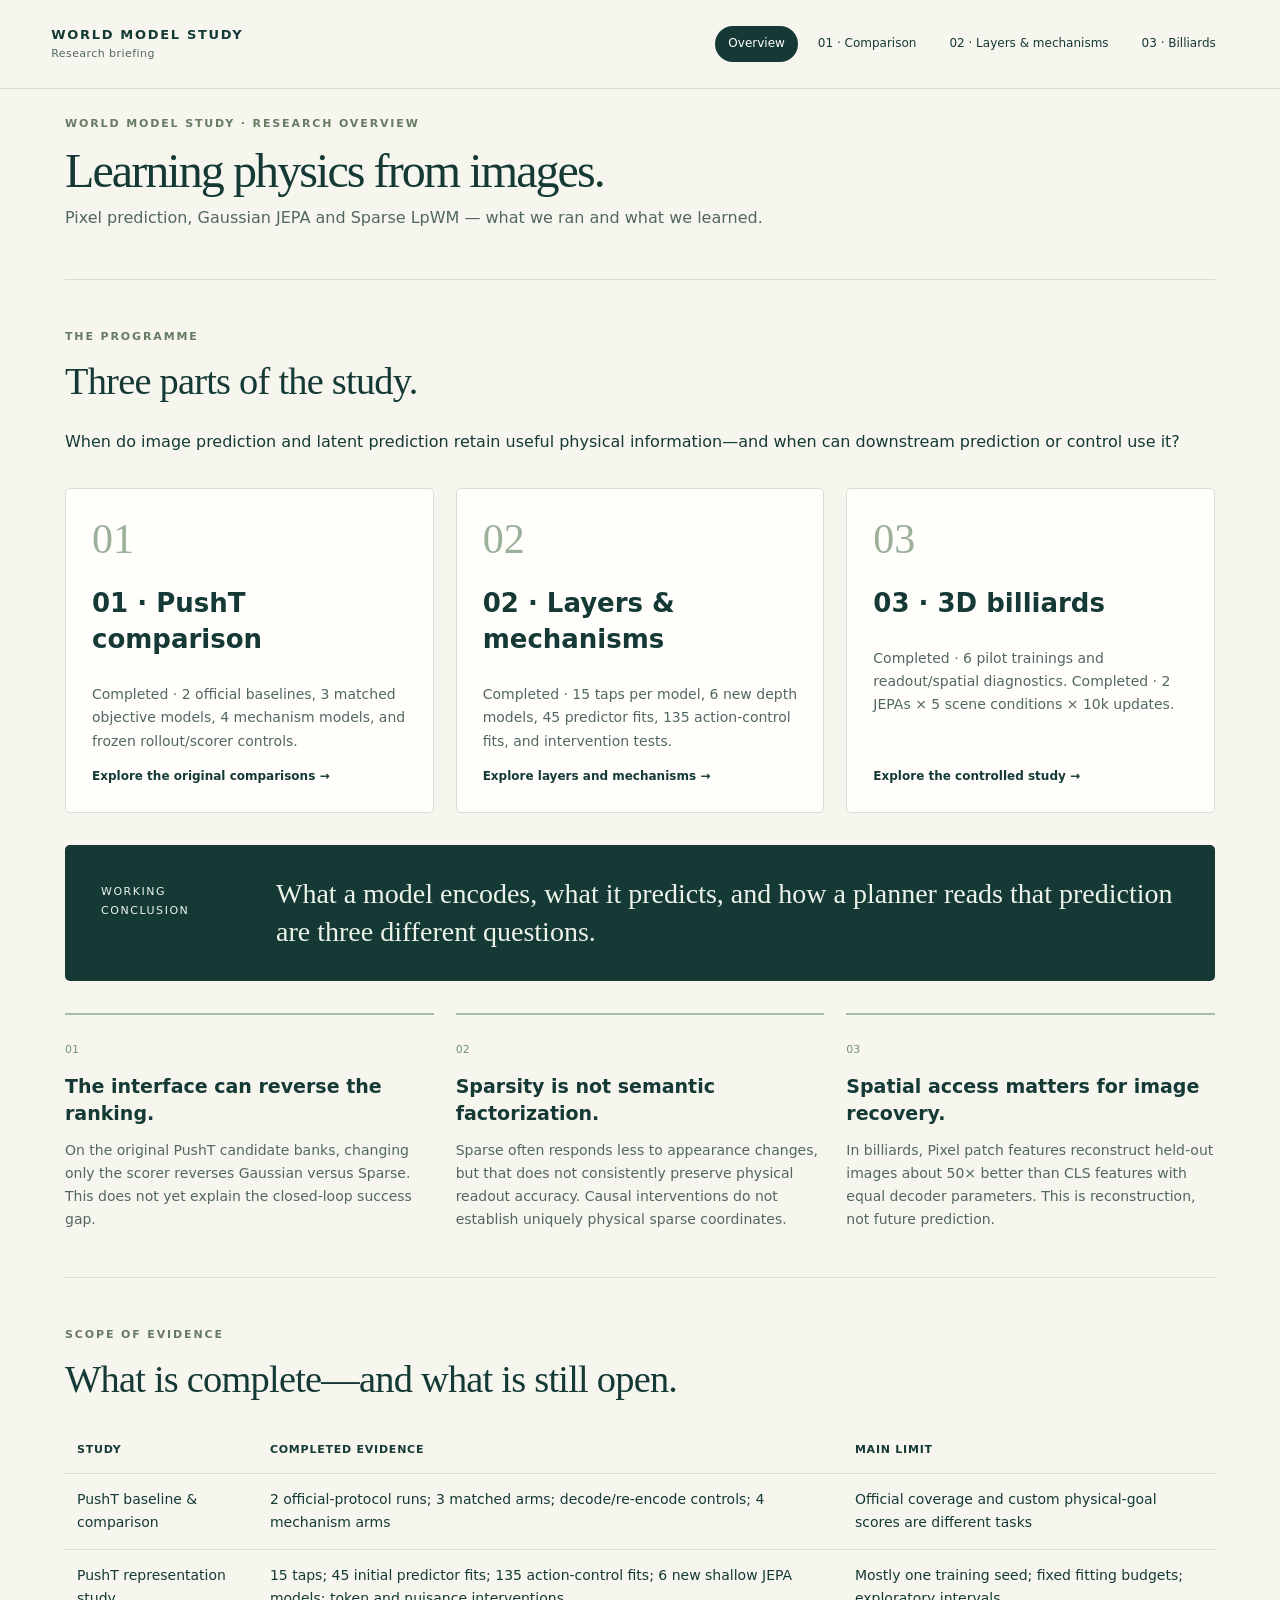
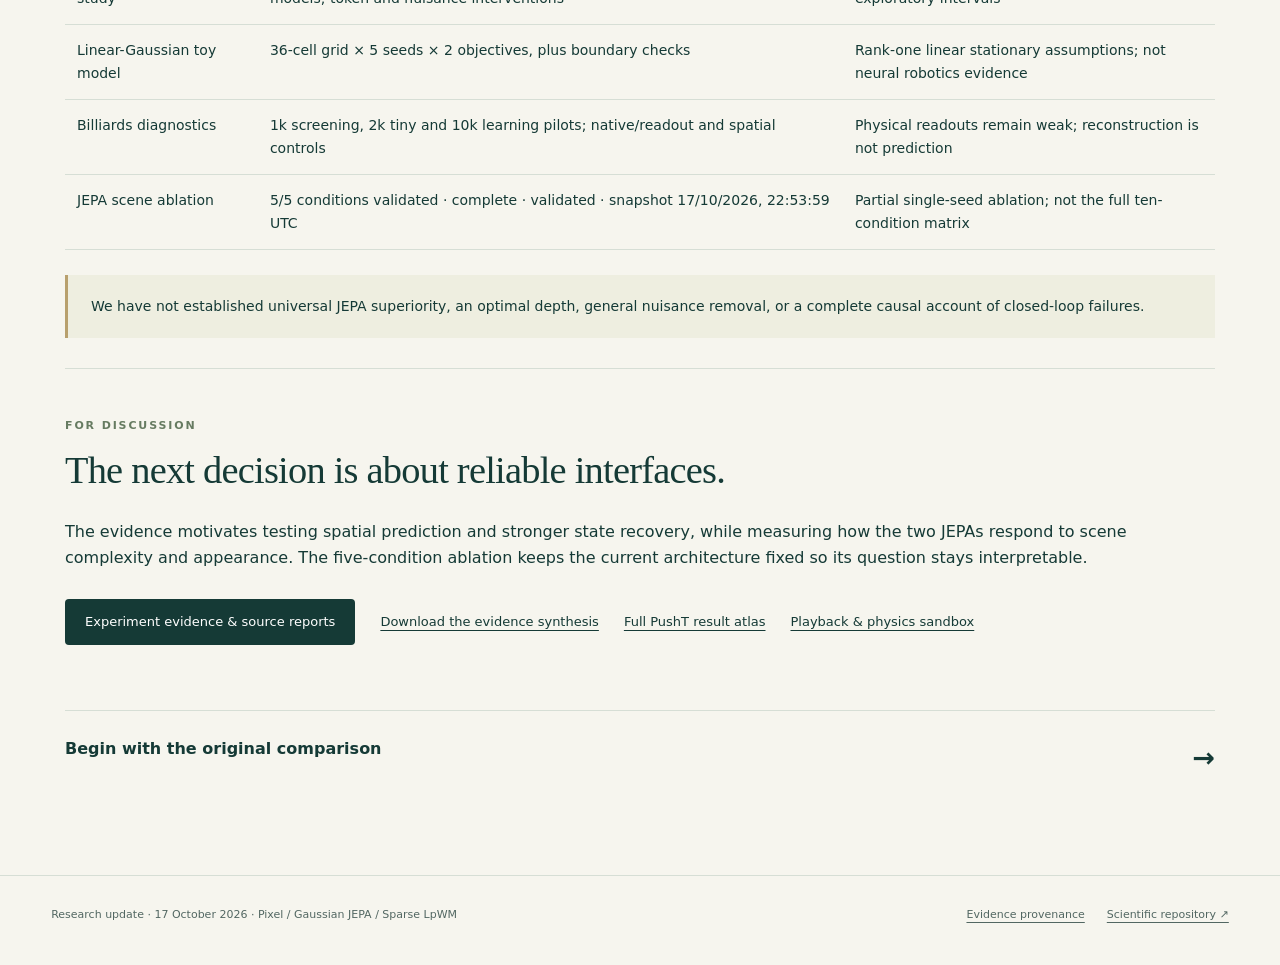
==== commit 42c40f04: "Present completed five-condition JEPA ablation and validated findings" ====
--- a/index.html
+++ b/index.html
@@ -1 +1 @@
-<!doctype html><html lang="en"><head><meta charset="utf-8"><meta name="viewport" content="width=device-width,initial-scale=1"><title>What world models learn—and what we can use. · World Models</title><link rel="stylesheet" href="review.css"></head><body data-page="index"><a class="skip" href="#main">Skip to content</a><header><a class="wordmark" href="index.html">WORLD MODEL STUDY<span>Research briefing</span></a><nav aria-label="Research chapters"><a data-page="index" href="index.html">Overview</a><a data-page="comparison" href="comparison.html">01 · Comparison</a><a data-page="layers" href="layers.html">02 · Layers & mechanisms</a><a data-page="billiards" href="billiards.html">03 · Billiards</a></nav></header><main id="main"><div class="hero landing-hero"><p class="eyebrow">World model study · research overview</p><h1>Learning physics from images.</h1><p class="lead">Pixel prediction, Gaussian JEPA and Sparse LpWM — what we ran and what we learned.</p></div><section class="chapter-section"><p class="eyebrow">The programme</p><h2>Three parts of the study.</h2><p>When do image prediction and latent prediction retain useful physical information—and when can downstream prediction or control use it?</p><div class="chapter-grid"><a class="chapter-card" href="comparison.html"><b>01</b><h3>01 · PushT comparison</h3><p>Completed · 2 official baselines, 3 matched objective models, 4 mechanism models, and frozen rollout/scorer controls.</p><span>Explore the original comparisons →</span></a><a class="chapter-card" href="layers.html"><b>02</b><h3>02 · Layers & mechanisms</h3><p>Completed · 15 taps per model, 6 new depth models, 45 predictor fits, 135 action-control fits, and intervention tests.</p><span>Explore layers and mechanisms →</span></a><a class="chapter-card" href="billiards.html"><b>03</b><h3>03 · 3D billiards</h3><p>Completed · 6 pilot trainings and readout/spatial diagnostics. In progress · 2 JEPAs × 5 scene conditions × 10k updates.</p><span>Explore the controlled study →</span></a></div></section><div class="thesis"><span>Working conclusion</span><p>What a model encodes, what it predicts, and how a planner reads that prediction are three different questions.</p></div><div class="findings"><article class="finding"><span>01</span><h3>The interface can reverse the ranking.</h3><p>On the original PushT candidate banks, changing only the scorer reverses Gaussian versus Sparse. This does not yet explain the closed-loop success gap.</p></article><article class="finding"><span>02</span><h3>Sparsity is not semantic factorization.</h3><p>Sparse often responds less to appearance changes, but that does not consistently preserve physical readout accuracy. Causal interventions do not establish uniquely physical sparse coordinates.</p></article><article class="finding"><span>03</span><h3>Spatial access matters for image recovery.</h3><p>In billiards, Pixel patch features reconstruct held-out images about 50× better than CLS features with equal decoder parameters. This is reconstruction, not future prediction.</p></article></div><section class="chapter-section"><p class="eyebrow">Scope of evidence</p><h2>What is complete—and what is still open.</h2><div class="table-wrap"><table><thead><tr><th>Study</th><th>Completed evidence</th><th>Main limit</th></tr></thead><tbody><tr><td>PushT baseline & comparison</td><td>2 official-protocol runs; 3 matched arms; decode/re-encode controls; 4 mechanism arms</td><td>Official coverage and custom physical-goal scores are different tasks</td></tr><tr><td>PushT representation study</td><td>15 taps; 45 initial predictor fits; 135 action-control fits; 6 new shallow JEPA models; token and nuisance interventions</td><td>Mostly one training seed; fixed fitting budgets; exploratory intervals</td></tr><tr><td>Linear-Gaussian toy model</td><td>36-cell grid × 5 seeds × 2 objectives, plus boundary checks</td><td>Rank-one linear stationary assumptions; not neural robotics evidence</td></tr><tr><td>Billiards diagnostics</td><td>1k screening, 2k tiny and 10k learning pilots; native/readout and spatial controls</td><td>Physical readouts remain weak; reconstruction is not prediction</td></tr><tr><td>JEPA scene ablation</td><td id="cover-run">Five conditions × two objectives × 10k updates; results pending</td><td>Partial single-seed ablation; not the full ten-condition matrix</td></tr></tbody></table></div><p class="boundary">We have not established universal JEPA superiority, an optimal depth, general nuisance removal, or a complete causal account of closed-loop failures.</p></section><section class="chapter-section"><p class="eyebrow">For discussion</p><h2>The next decision is about reliable interfaces.</h2><p>The evidence motivates testing spatial prediction and stronger state recovery, while measuring how the two JEPAs respond to scene complexity and appearance. The five-condition ablation keeps the current architecture fixed so its question stays interpretable.</p><div class="actions"><a class="button" href="evidence.html">Experiment evidence & source reports</a><a href="review-data/research-synthesis.md" download>Download the evidence synthesis</a><a href="pusht.html">Full PushT result atlas</a><a href="billiards.html#playback">Playback & physics sandbox</a></div></section><a class="next" href="comparison.html">Begin with the original comparison <span>→</span></a></main><footer><p>Research update · 17 October 2026 · Pixel / Gaussian JEPA / Sparse LpWM</p><a href="review-data/provenance.json">Evidence provenance</a><a href="https://github.com/henry550xz/jepa-worldmodel-comparison">Scientific repository ↗</a></footer><script type="module" src="review.mjs"></script></body></html>+<!doctype html><html lang="en"><head><meta charset="utf-8"><meta name="viewport" content="width=device-width,initial-scale=1"><title>What world models learn—and what we can use. · World Models</title><link rel="stylesheet" href="review.css"></head><body data-page="index"><a class="skip" href="#main">Skip to content</a><header><a class="wordmark" href="index.html">WORLD MODEL STUDY<span>Research briefing</span></a><nav aria-label="Research chapters"><a data-page="index" href="index.html">Overview</a><a data-page="comparison" href="comparison.html">01 · Comparison</a><a data-page="layers" href="layers.html">02 · Layers & mechanisms</a><a data-page="billiards" href="billiards.html">03 · Billiards</a></nav></header><main id="main"><div class="hero landing-hero"><p class="eyebrow">World model study · research overview</p><h1>Learning physics from images.</h1><p class="lead">Pixel prediction, Gaussian JEPA and Sparse LpWM — what we ran and what we learned.</p></div><section class="chapter-section"><p class="eyebrow">The programme</p><h2>Three parts of the study.</h2><p>When do image prediction and latent prediction retain useful physical information—and when can downstream prediction or control use it?</p><div class="chapter-grid"><a class="chapter-card" href="comparison.html"><b>01</b><h3>01 · PushT comparison</h3><p>Completed · 2 official baselines, 3 matched objective models, 4 mechanism models, and frozen rollout/scorer controls.</p><span>Explore the original comparisons →</span></a><a class="chapter-card" href="layers.html"><b>02</b><h3>02 · Layers & mechanisms</h3><p>Completed · 15 taps per model, 6 new depth models, 45 predictor fits, 135 action-control fits, and intervention tests.</p><span>Explore layers and mechanisms →</span></a><a class="chapter-card" href="billiards.html"><b>03</b><h3>03 · 3D billiards</h3><p>Completed · 6 pilot trainings and readout/spatial diagnostics. Completed · 2 JEPAs × 5 scene conditions × 10k updates.</p><span>Explore the controlled study →</span></a></div></section><div class="thesis"><span>Working conclusion</span><p>What a model encodes, what it predicts, and how a planner reads that prediction are three different questions.</p></div><div class="findings"><article class="finding"><span>01</span><h3>The interface can reverse the ranking.</h3><p>On the original PushT candidate banks, changing only the scorer reverses Gaussian versus Sparse. This does not yet explain the closed-loop success gap.</p></article><article class="finding"><span>02</span><h3>Sparsity is not semantic factorization.</h3><p>Sparse often responds less to appearance changes, but that does not consistently preserve physical readout accuracy. Causal interventions do not establish uniquely physical sparse coordinates.</p></article><article class="finding"><span>03</span><h3>Spatial access matters for image recovery.</h3><p>In billiards, Pixel patch features reconstruct held-out images about 50× better than CLS features with equal decoder parameters. This is reconstruction, not future prediction.</p></article></div><section class="chapter-section"><p class="eyebrow">Scope of evidence</p><h2>What is complete—and what is still open.</h2><div class="table-wrap"><table><thead><tr><th>Study</th><th>Completed evidence</th><th>Main limit</th></tr></thead><tbody><tr><td>PushT baseline & comparison</td><td>2 official-protocol runs; 3 matched arms; decode/re-encode controls; 4 mechanism arms</td><td>Official coverage and custom physical-goal scores are different tasks</td></tr><tr><td>PushT representation study</td><td>15 taps; 45 initial predictor fits; 135 action-control fits; 6 new shallow JEPA models; token and nuisance interventions</td><td>Mostly one training seed; fixed fitting budgets; exploratory intervals</td></tr><tr><td>Linear-Gaussian toy model</td><td>36-cell grid × 5 seeds × 2 objectives, plus boundary checks</td><td>Rank-one linear stationary assumptions; not neural robotics evidence</td></tr><tr><td>Billiards diagnostics</td><td>1k screening, 2k tiny and 10k learning pilots; native/readout and spatial controls</td><td>Physical readouts remain weak; reconstruction is not prediction</td></tr><tr><td>JEPA scene ablation</td><td id="cover-run">Five conditions × two objectives × 10k updates; all results validated</td><td>Partial single-seed ablation; not the full ten-condition matrix</td></tr></tbody></table></div><p class="boundary">We have not established universal JEPA superiority, an optimal depth, general nuisance removal, or a complete causal account of closed-loop failures.</p></section><section class="chapter-section"><p class="eyebrow">For discussion</p><h2>The next decision is about reliable interfaces.</h2><p>The evidence motivates testing spatial prediction and stronger state recovery, while measuring how the two JEPAs respond to scene complexity and appearance. The five-condition ablation keeps the current architecture fixed so its question stays interpretable.</p><div class="actions"><a class="button" href="evidence.html">Experiment evidence & source reports</a><a href="review-data/research-synthesis.md" download>Download the evidence synthesis</a><a href="pusht.html">Full PushT result atlas</a><a href="billiards.html#playback">Playback & physics sandbox</a></div></section><a class="next" href="comparison.html">Begin with the original comparison <span>→</span></a></main><footer><p>Research update · 17 October 2026 · Pixel / Gaussian JEPA / Sparse LpWM</p><a href="review-data/provenance.json">Evidence provenance</a><a href="https://github.com/henry550xz/jepa-worldmodel-comparison">Scientific repository ↗</a></footer><script type="module" src="review.mjs"></script></body></html>
--- a/review.css
+++ b/review.css
@@ -15,3 +15,13 @@
 .research-dashboard .panels{display:grid;grid-template-columns:repeat(2,minmax(0,1fr));gap:16px}.research-dashboard .panel{background:#102e32;color:white;padding:14px;border-radius:8px}.research-dashboard .panel canvas{display:block;width:100%;height:250px;touch-action:none}
 .research-dashboard select,.research-dashboard input,.research-dashboard button,.research-dashboard textarea{font:inherit;padding:8px;max-width:100%}.research-dashboard button{cursor:pointer;background:#eef3e9;border:1px solid #b8c8bd;border-radius:5px;color:var(--ink)}
 .research-dashboard .controls{display:flex;flex-wrap:wrap;gap:12px;align-items:center;margin:20px 0}.research-dashboard .warning{background:#fff0cf;padding:16px}.research-dashboard textarea{width:100%;height:120px}.research-dashboard .plot{width:100%;height:260px;background:white}.research-dashboard .hidden{display:none}.research-dashboard h2{margin-top:30px}.research-dashboard table{display:block;overflow:auto}.research-dashboard label{font-size:13px}.research-dashboard .controls label{max-width:100%}@media(max-width:700px){.research-dashboard .panels{grid-template-columns:1fr}}
+
+/* Retained dashboard diagnostic layout. */
+
+#diagnostics{margin:32px 0 48px;padding:24px;border:1px solid var(--line);border-radius:16px;background:#eaf0e8}#diagnostics h2{margin-bottom:12px}#diagnostics h3{font:22px/1.3 Georgia,serif;margin:0 0 12px}#diagnostics h4{margin-bottom:10px}#diagnostics p{font-size:14px}.diag-grid{display:grid;grid-template-columns:repeat(2,minmax(0,1fr));gap:20px}.diag-card{background:#fffdf8;padding:22px;border-radius:12px;min-width:0}.diag-card svg{display:block;width:100%;max-width:360px;margin:auto;font:13px system-ui}.diag-card img{width:100%;image-rendering:pixelated;border:1px solid var(--line)}.diag-bar-label{display:flex;justify-content:space-between;gap:12px;font-size:12px;margin-top:10px}.diag-bar-label strong{white-space:nowrap}.diag-track,.diag-valid-track{height:10px;background:#e4e8e2;border-radius:3px;overflow:hidden;margin:5px 0 12px}.diag-track span,.diag-valid-track span{display:block;height:100%}.diag-track .predicted{background:#b44e33}.diag-track .true_future_probe{background:#427e91}.diag-valid-track{background:#b44e33}.diag-valid-track span{background:#397764}.diag-error-group{padding:10px;border:1px solid transparent;border-radius:7px}.diag-error-group.selected{border-color:#789189;background:#eef3ed}.diag-takeaway{border-left:4px solid var(--green);padding:12px 18px;background:white}#diagnostics code{overflow-wrap:anywhere}#diag-trajectory-note{overflow-wrap:anywhere}#diagnostics .note{font-size:12px}@media(max-width:800px){.diag-grid{grid-template-columns:1fr}#diagnostics{padding:16px}.diag-card{padding:16px}}
+
+/* Navigation between the two research views. */
+header{flex-wrap:wrap}
+
+
+#diagnostics{--green:#17675b}
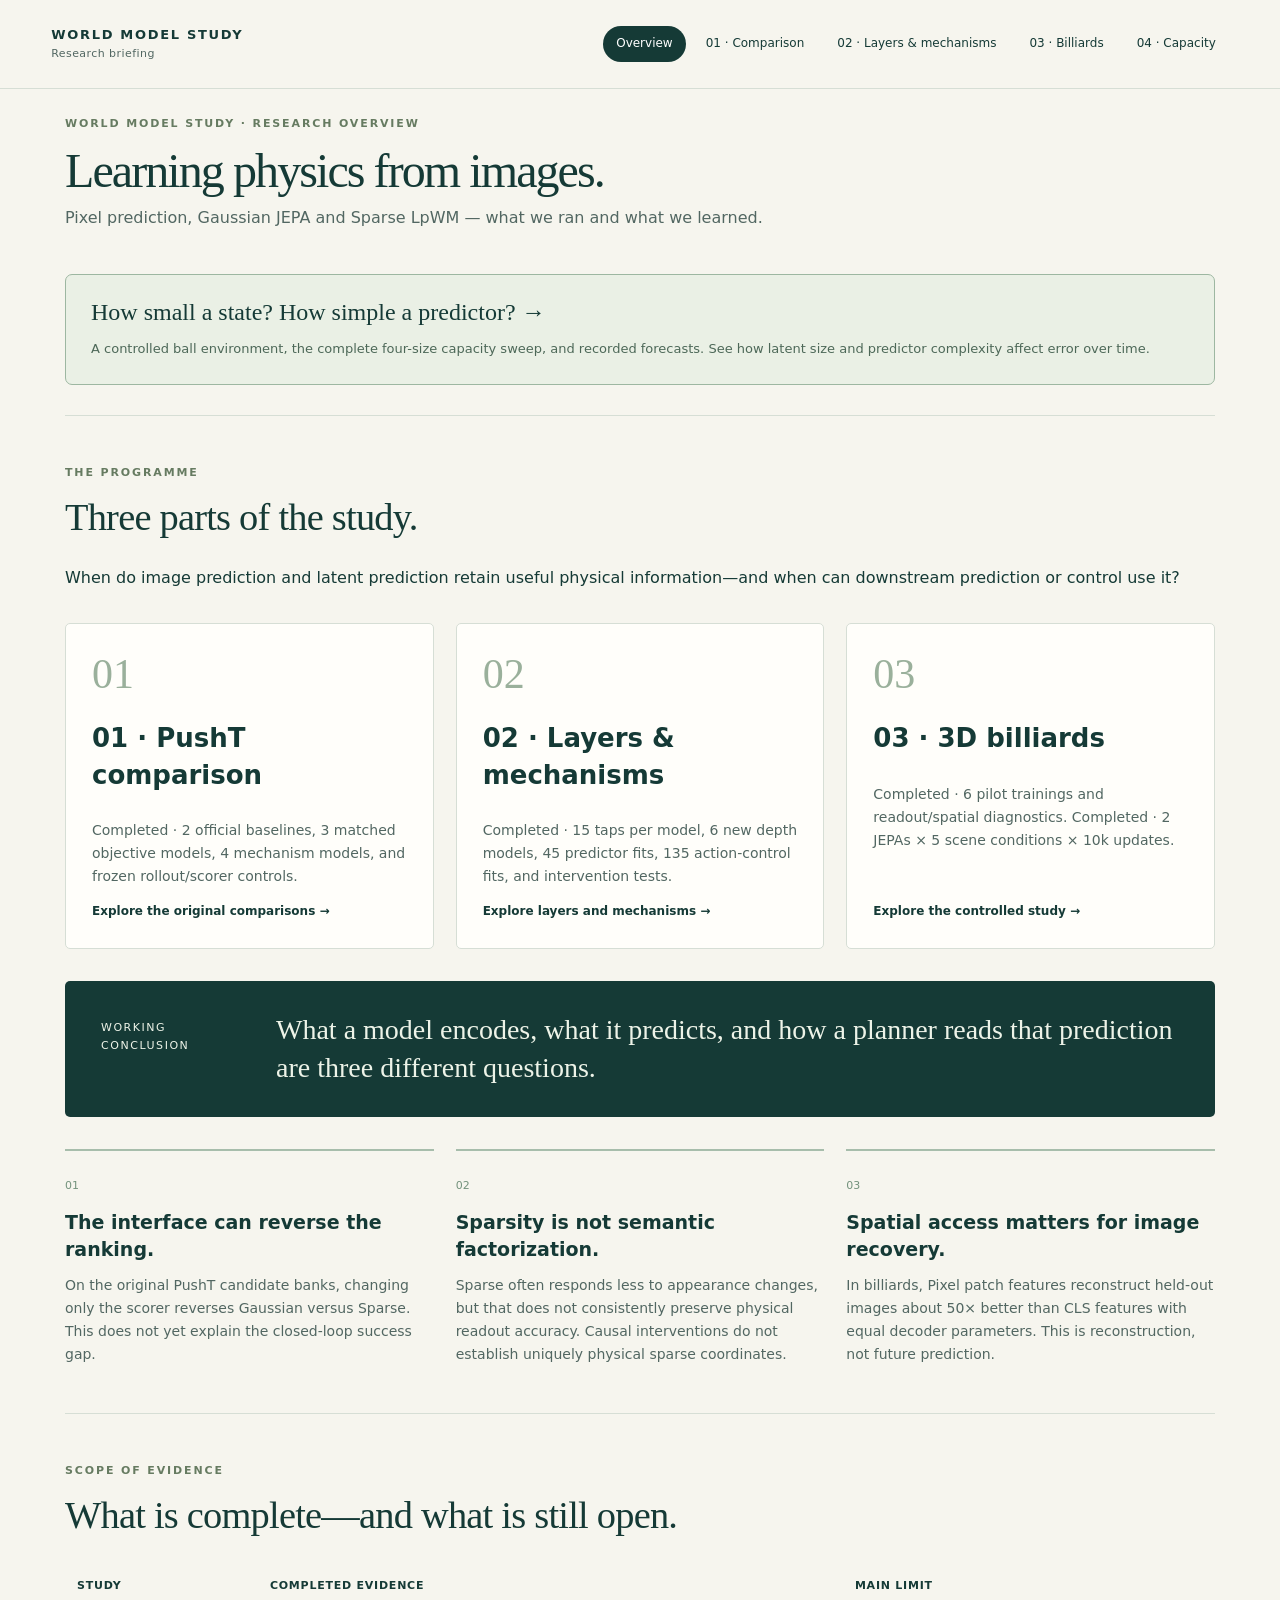
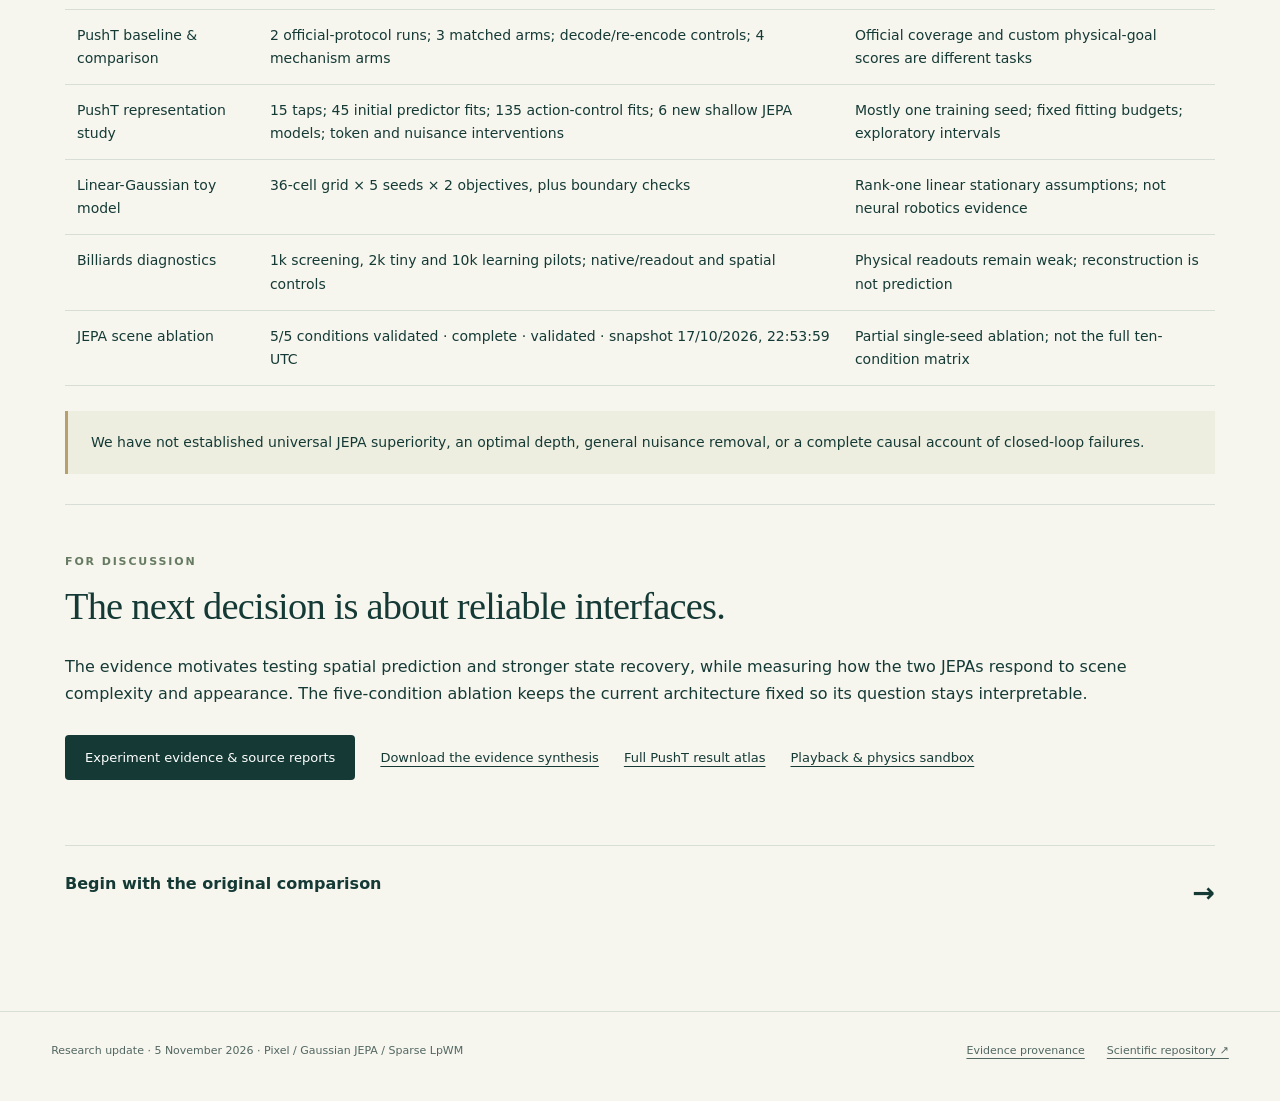
==== commit b25d9743: "Explain environment, latent size and predictor capacity with recorded results Add the completed four" ====
--- a/index.html
+++ b/index.html
@@ -1 +1 @@
-<!doctype html><html lang="en"><head><meta charset="utf-8"><meta name="viewport" content="width=device-width,initial-scale=1"><title>What world models learn—and what we can use. · World Models</title><link rel="stylesheet" href="review.css"></head><body data-page="index"><a class="skip" href="#main">Skip to content</a><header><a class="wordmark" href="index.html">WORLD MODEL STUDY<span>Research briefing</span></a><nav aria-label="Research chapters"><a data-page="index" href="index.html">Overview</a><a data-page="comparison" href="comparison.html">01 · Comparison</a><a data-page="layers" href="layers.html">02 · Layers & mechanisms</a><a data-page="billiards" href="billiards.html">03 · Billiards</a></nav></header><main id="main"><div class="hero landing-hero"><p class="eyebrow">World model study · research overview</p><h1>Learning physics from images.</h1><p class="lead">Pixel prediction, Gaussian JEPA and Sparse LpWM — what we ran and what we learned.</p></div><section class="chapter-section"><p class="eyebrow">The programme</p><h2>Three parts of the study.</h2><p>When do image prediction and latent prediction retain useful physical information—and when can downstream prediction or control use it?</p><div class="chapter-grid"><a class="chapter-card" href="comparison.html"><b>01</b><h3>01 · PushT comparison</h3><p>Completed · 2 official baselines, 3 matched objective models, 4 mechanism models, and frozen rollout/scorer controls.</p><span>Explore the original comparisons →</span></a><a class="chapter-card" href="layers.html"><b>02</b><h3>02 · Layers & mechanisms</h3><p>Completed · 15 taps per model, 6 new depth models, 45 predictor fits, 135 action-control fits, and intervention tests.</p><span>Explore layers and mechanisms →</span></a><a class="chapter-card" href="billiards.html"><b>03</b><h3>03 · 3D billiards</h3><p>Completed · 6 pilot trainings and readout/spatial diagnostics. Completed · 2 JEPAs × 5 scene conditions × 10k updates.</p><span>Explore the controlled study →</span></a></div></section><div class="thesis"><span>Working conclusion</span><p>What a model encodes, what it predicts, and how a planner reads that prediction are three different questions.</p></div><div class="findings"><article class="finding"><span>01</span><h3>The interface can reverse the ranking.</h3><p>On the original PushT candidate banks, changing only the scorer reverses Gaussian versus Sparse. This does not yet explain the closed-loop success gap.</p></article><article class="finding"><span>02</span><h3>Sparsity is not semantic factorization.</h3><p>Sparse often responds less to appearance changes, but that does not consistently preserve physical readout accuracy. Causal interventions do not establish uniquely physical sparse coordinates.</p></article><article class="finding"><span>03</span><h3>Spatial access matters for image recovery.</h3><p>In billiards, Pixel patch features reconstruct held-out images about 50× better than CLS features with equal decoder parameters. This is reconstruction, not future prediction.</p></article></div><section class="chapter-section"><p class="eyebrow">Scope of evidence</p><h2>What is complete—and what is still open.</h2><div class="table-wrap"><table><thead><tr><th>Study</th><th>Completed evidence</th><th>Main limit</th></tr></thead><tbody><tr><td>PushT baseline & comparison</td><td>2 official-protocol runs; 3 matched arms; decode/re-encode controls; 4 mechanism arms</td><td>Official coverage and custom physical-goal scores are different tasks</td></tr><tr><td>PushT representation study</td><td>15 taps; 45 initial predictor fits; 135 action-control fits; 6 new shallow JEPA models; token and nuisance interventions</td><td>Mostly one training seed; fixed fitting budgets; exploratory intervals</td></tr><tr><td>Linear-Gaussian toy model</td><td>36-cell grid × 5 seeds × 2 objectives, plus boundary checks</td><td>Rank-one linear stationary assumptions; not neural robotics evidence</td></tr><tr><td>Billiards diagnostics</td><td>1k screening, 2k tiny and 10k learning pilots; native/readout and spatial controls</td><td>Physical readouts remain weak; reconstruction is not prediction</td></tr><tr><td>JEPA scene ablation</td><td id="cover-run">Five conditions × two objectives × 10k updates; all results validated</td><td>Partial single-seed ablation; not the full ten-condition matrix</td></tr></tbody></table></div><p class="boundary">We have not established universal JEPA superiority, an optimal depth, general nuisance removal, or a complete causal account of closed-loop failures.</p></section><section class="chapter-section"><p class="eyebrow">For discussion</p><h2>The next decision is about reliable interfaces.</h2><p>The evidence motivates testing spatial prediction and stronger state recovery, while measuring how the two JEPAs respond to scene complexity and appearance. The five-condition ablation keeps the current architecture fixed so its question stays interpretable.</p><div class="actions"><a class="button" href="evidence.html">Experiment evidence & source reports</a><a href="review-data/research-synthesis.md" download>Download the evidence synthesis</a><a href="pusht.html">Full PushT result atlas</a><a href="billiards.html#playback">Playback & physics sandbox</a></div></section><a class="next" href="comparison.html">Begin with the original comparison <span>→</span></a></main><footer><p>Research update · 17 October 2026 · Pixel / Gaussian JEPA / Sparse LpWM</p><a href="review-data/provenance.json">Evidence provenance</a><a href="https://github.com/henry550xz/jepa-worldmodel-comparison">Scientific repository ↗</a></footer><script type="module" src="review.mjs"></script></body></html>+<!doctype html><html lang="en"><head><meta charset="utf-8"><meta name="viewport" content="width=device-width,initial-scale=1"><title>What world models learn—and what we can use. · World Models</title><link rel="stylesheet" href="review.css"><link rel="stylesheet" href="capacity.css?v=1"></head><body data-page="index"><a class="skip" href="#main">Skip to content</a><header><a class="wordmark" href="index.html">WORLD MODEL STUDY<span>Research briefing</span></a><nav aria-label="Research chapters"><a data-page="index" href="index.html">Overview</a><a data-page="comparison" href="comparison.html">01 · Comparison</a><a data-page="layers" href="layers.html">02 · Layers & mechanisms</a><a data-page="billiards" href="billiards.html">03 · Billiards</a><a href="capacity.html">04 · Capacity</a></nav></header><main id="main"><div class="hero landing-hero"><p class="eyebrow">World model study · research overview</p><h1>Learning physics from images.</h1><p class="lead">Pixel prediction, Gaussian JEPA and Sparse LpWM — what we ran and what we learned.</p></div><a href="capacity.html" class="cap-published-link"><strong>How small a state? How simple a predictor? →</strong><span>A controlled ball environment, the complete four-size capacity sweep, and recorded forecasts. See how latent size and predictor complexity affect error over time.</span></a><section class="chapter-section"><p class="eyebrow">The programme</p><h2>Three parts of the study.</h2><p>When do image prediction and latent prediction retain useful physical information—and when can downstream prediction or control use it?</p><div class="chapter-grid"><a class="chapter-card" href="comparison.html"><b>01</b><h3>01 · PushT comparison</h3><p>Completed · 2 official baselines, 3 matched objective models, 4 mechanism models, and frozen rollout/scorer controls.</p><span>Explore the original comparisons →</span></a><a class="chapter-card" href="layers.html"><b>02</b><h3>02 · Layers & mechanisms</h3><p>Completed · 15 taps per model, 6 new depth models, 45 predictor fits, 135 action-control fits, and intervention tests.</p><span>Explore layers and mechanisms →</span></a><a class="chapter-card" href="billiards.html"><b>03</b><h3>03 · 3D billiards</h3><p>Completed · 6 pilot trainings and readout/spatial diagnostics. Completed · 2 JEPAs × 5 scene conditions × 10k updates.</p><span>Explore the controlled study →</span></a></div></section><div class="thesis"><span>Working conclusion</span><p>What a model encodes, what it predicts, and how a planner reads that prediction are three different questions.</p></div><div class="findings"><article class="finding"><span>01</span><h3>The interface can reverse the ranking.</h3><p>On the original PushT candidate banks, changing only the scorer reverses Gaussian versus Sparse. This does not yet explain the closed-loop success gap.</p></article><article class="finding"><span>02</span><h3>Sparsity is not semantic factorization.</h3><p>Sparse often responds less to appearance changes, but that does not consistently preserve physical readout accuracy. Causal interventions do not establish uniquely physical sparse coordinates.</p></article><article class="finding"><span>03</span><h3>Spatial access matters for image recovery.</h3><p>In billiards, Pixel patch features reconstruct held-out images about 50× better than CLS features with equal decoder parameters. This is reconstruction, not future prediction.</p></article></div><section class="chapter-section"><p class="eyebrow">Scope of evidence</p><h2>What is complete—and what is still open.</h2><div class="table-wrap"><table><thead><tr><th>Study</th><th>Completed evidence</th><th>Main limit</th></tr></thead><tbody><tr><td>PushT baseline & comparison</td><td>2 official-protocol runs; 3 matched arms; decode/re-encode controls; 4 mechanism arms</td><td>Official coverage and custom physical-goal scores are different tasks</td></tr><tr><td>PushT representation study</td><td>15 taps; 45 initial predictor fits; 135 action-control fits; 6 new shallow JEPA models; token and nuisance interventions</td><td>Mostly one training seed; fixed fitting budgets; exploratory intervals</td></tr><tr><td>Linear-Gaussian toy model</td><td>36-cell grid × 5 seeds × 2 objectives, plus boundary checks</td><td>Rank-one linear stationary assumptions; not neural robotics evidence</td></tr><tr><td>Billiards diagnostics</td><td>1k screening, 2k tiny and 10k learning pilots; native/readout and spatial controls</td><td>Physical readouts remain weak; reconstruction is not prediction</td></tr><tr><td>JEPA scene ablation</td><td id="cover-run">Five conditions × two objectives × 10k updates; all results validated</td><td>Partial single-seed ablation; not the full ten-condition matrix</td></tr></tbody></table></div><p class="boundary">We have not established universal JEPA superiority, an optimal depth, general nuisance removal, or a complete causal account of closed-loop failures.</p></section><section class="chapter-section"><p class="eyebrow">For discussion</p><h2>The next decision is about reliable interfaces.</h2><p>The evidence motivates testing spatial prediction and stronger state recovery, while measuring how the two JEPAs respond to scene complexity and appearance. The five-condition ablation keeps the current architecture fixed so its question stays interpretable.</p><div class="actions"><a class="button" href="evidence.html">Experiment evidence & source reports</a><a href="review-data/research-synthesis.md" download>Download the evidence synthesis</a><a href="pusht.html">Full PushT result atlas</a><a href="billiards.html#playback">Playback & physics sandbox</a></div></section><a class="next" href="comparison.html">Begin with the original comparison <span>→</span></a></main><footer><p>Research update · 5 November 2026 · Pixel / Gaussian JEPA / Sparse LpWM</p><a href="review-data/provenance.json">Evidence provenance</a><a href="https://github.com/henry550xz/jepa-worldmodel-comparison">Scientific repository ↗</a></footer><script type="module" src="review.mjs"></script></body></html>
--- a/review.css
+++ b/review.css
@@ -25,3 +25,5 @@
 
 
 #diagnostics{--green:#17675b}
+
+.research-dashboard .panels.jepa-only{grid-template-columns:repeat(3,minmax(0,1fr))}@media(max-width:900px){.research-dashboard .panels.jepa-only{grid-template-columns:1fr}}
--- a/capacity.css
+++ b/capacity.css
@@ -0,0 +1,5 @@
+.cap-hero{display:grid;grid-template-columns:1.25fr 1fr;gap:55px;align-items:center;max-width:none;padding-bottom:30px}.cap-hero h1{font-size:clamp(44px,5vw,72px)}.cap-stamp{font-size:12px;color:var(--muted);margin:22px 0 0}.cap-question{border-left:2px solid #9bb8a0;padding:26px;background:#eaf0e5;border-radius:0 8px 8px 0}.cap-question>span{font-size:10px;font-weight:750;letter-spacing:.15em;color:#56705c}.cap-question>p{font:25px/1.45 Georgia,serif;margin-top:15px}.cap-question p.caption{font:12px/1.7 system-ui}.cap-pipeline{display:flex;gap:9px;flex-wrap:wrap;font-size:12px;font-weight:600}.cap-pipeline span{color:#8b9c86}.cap-counts{display:grid;grid-template-columns:repeat(4,1fr);gap:15px;margin:14px 0 25px}.cap-count{padding:18px 22px;background:var(--card);border:1px solid var(--line);border-radius:7px}.cap-count strong{display:block;font:34px/1.2 Georgia,serif}.cap-count span{font-size:12px;color:var(--muted)}.cap-section{margin-top:20px}.cap-selectors{display:grid;grid-template-columns:repeat(3,minmax(0,1fr));gap:16px;background:#eaf0e5;border:1px solid var(--line);padding:20px;border-radius:8px}.cap-selectors label{display:flex;flex-direction:column;gap:5px;font-size:11px;text-transform:uppercase;letter-spacing:.07em}.cap-selectors select{display:block;width:100%;margin:0;font-size:14px;letter-spacing:normal;text-transform:none;background:var(--card)}.cap-selection{font-size:12px;color:var(--muted);margin:12px 0}.cap-play-controls,.cap-inline-controls{display:flex;gap:15px;flex-wrap:wrap;align-items:center;margin:20px 0}.cap-play-controls output{font-size:13px;font-variant-numeric:tabular-nums;min-width:100px}.cap-play-controls button,.cap-inline-controls button{font:600 12px system-ui;padding:10px 16px;border:1px solid #abc0af;background:var(--card);color:var(--ink);border-radius:5px;cursor:pointer}.cap-play-controls button:first-child{background:var(--ink);color:white;min-width:80px}.cap-time{display:flex;gap:10px;align-items:center;flex:1;min-width:190px}.cap-time input{width:100%;accent-color:#3f7a68}.cap-panels{display:grid;grid-template-columns:repeat(3,minmax(0,1fr));gap:14px}.cap-panel{background:#15383a;color:#edf5ed;border:1px solid #315b55;border-radius:8px;padding:15px;min-width:0}.cap-panel h3{font-size:14px;font-weight:650;margin-bottom:8px}.cap-panel canvas{display:block;width:100%;height:240px;touch-action:none}.cap-panel p{font-size:11px;line-height:1.55;min-height:36px;margin:7px 0 0;color:#d5e0d5}.cap-panel .cap-outside{color:#ffd0a2}.cap-raw pre{white-space:pre-wrap;overflow-wrap:anywhere;font-size:11px;max-height:240px;overflow:auto}.cap-input{display:grid;grid-template-columns:minmax(240px,.85fr) 1.15fr;gap:38px;margin-top:35px;align-items:center}.cap-input figure{margin:0}.cap-input img{display:block;image-rendering:pixelated;width:360px;max-width:100%;height:auto;border:1px solid var(--line);background:#173d40}.cap-input p{font-size:14px}.cap-input .eyebrow{font-size:11px}.cap-chart-grid{display:grid;grid-template-columns:repeat(2,minmax(0,1fr));gap:20px}.cap-chart-grid .chart-card{margin:12px 0}.cap-chart{width:100%;overflow:hidden}.cap-chart svg{display:block;width:100%;height:auto}.cap-chart text{font-family:system-ui,sans-serif;fill:#49625b;font-size:11px}.cap-chart .grid{stroke:#dce4d9;stroke-width:1}.cap-chart .seed{fill:none;stroke-width:1;opacity:.25}.cap-chart .mean{fill:none;stroke-width:2.8}.cap-legend{display:flex;gap:8px 15px;flex-wrap:wrap;font-size:11px;margin-top:10px}.cap-legend span{display:flex;align-items:center;gap:5px}.cap-legend i{display:inline-block;width:16px;border-top:3px solid var(--c)}.cap-matrices{display:grid;grid-template-columns:1fr 1fr;gap:25px}.cap-matrix{background:var(--card);border:1px solid var(--line);border-radius:8px;padding:18px;overflow:auto}.cap-matrix h3{margin-bottom:12px}.cap-matrix table{table-layout:fixed;min-width:360px}.cap-matrix th,.cap-matrix td{padding:5px;text-align:center}.cap-matrix th{font-size:11px}.cap-matrix th:first-child{width:78px;text-align:left}.cap-cell{font:600 12px/1.4 system-ui;width:100%;min-height:48px;border:0;border-radius:4px;cursor:pointer;background:var(--cell);color:var(--fg)}.cap-cell:hover{outline:2px solid #173d40;outline-offset:1px}.cap-cell:disabled{cursor:default;background:#e5e8e1;color:#6d796f;font-weight:400}.cap-cell:disabled:hover{outline:none}#cap-fit-table{margin-top:25px}#cap-fit-table td{font-variant-numeric:tabular-nums}#cap-fit-table tr[data-kind]{cursor:pointer}#cap-fit-table tr[data-kind]:hover{background:#eaf0e5}#cap-fit-table .cap-selected-row{background:#eaf0e5}#cap-error{padding:18px;background:#ffe8d3;border-left:3px solid #b86539;overflow-wrap:anywhere}#cap-provenance{font-size:13px;overflow-wrap:anywhere}#cap-provenance code{font-size:11px}.cap-published-link{display:block;padding:22px 25px;margin:25px 0;border:1px solid #9db7a1;border-radius:7px;background:#eaf0e5;text-decoration:none}.cap-published-link strong{display:block;font:24px/1.3 Georgia,serif;margin-bottom:7px}.cap-published-link span{font-size:13px;color:#4d6858}@media(max-width:900px){.cap-hero{grid-template-columns:1fr;gap:25px}.cap-panels{grid-template-columns:1fr}.cap-panel canvas{height:260px}.cap-chart-grid{grid-template-columns:1fr}.cap-counts{grid-template-columns:repeat(2,1fr)}.cap-input{gap:25px}.cap-matrices{grid-template-columns:1fr}}@media(max-width:540px){.cap-selectors{grid-template-columns:repeat(2,minmax(0,1fr));padding:14px;gap:13px}.cap-input{grid-template-columns:1fr}.cap-count{padding:14px}.cap-count strong{font-size:29px}.cap-question{padding:20px}.cap-question>p{font-size:22px}.cap-time{order:5;flex-basis:100%}.cap-hero{padding-top:35px}.cap-matrix{padding:12px}.cap-chart-grid .chart-card{padding:12px}}@media(prefers-reduced-motion:reduce){*{scroll-behavior:auto!important}}@media print{.cap-play-controls,.cap-selectors,.cap-inline-controls,.cap-raw{display:none}.cap-hero{grid-template-columns:1fr 1fr;padding-top:10px;gap:20px}.cap-panels{grid-template-columns:repeat(3,1fr)}.cap-panel{break-inside:avoid}.cap-chart-grid{grid-template-columns:1fr 1fr}.cap-counts{grid-template-columns:repeat(4,1fr)}}
+
+@media(max-width:540px){.cap-chart{overflow-x:auto}.cap-chart svg{min-width:480px}}
+
+.cap-sweep{display:grid;grid-template-columns:repeat(2,minmax(0,1fr));gap:20px}.cap-sweep .chart-card{min-width:0;margin:0}.cap-sweep h3{font-size:19px}.cap-sweep .caption{font-size:12px}@media(max-width:900px){.cap-sweep{grid-template-columns:1fr}}
